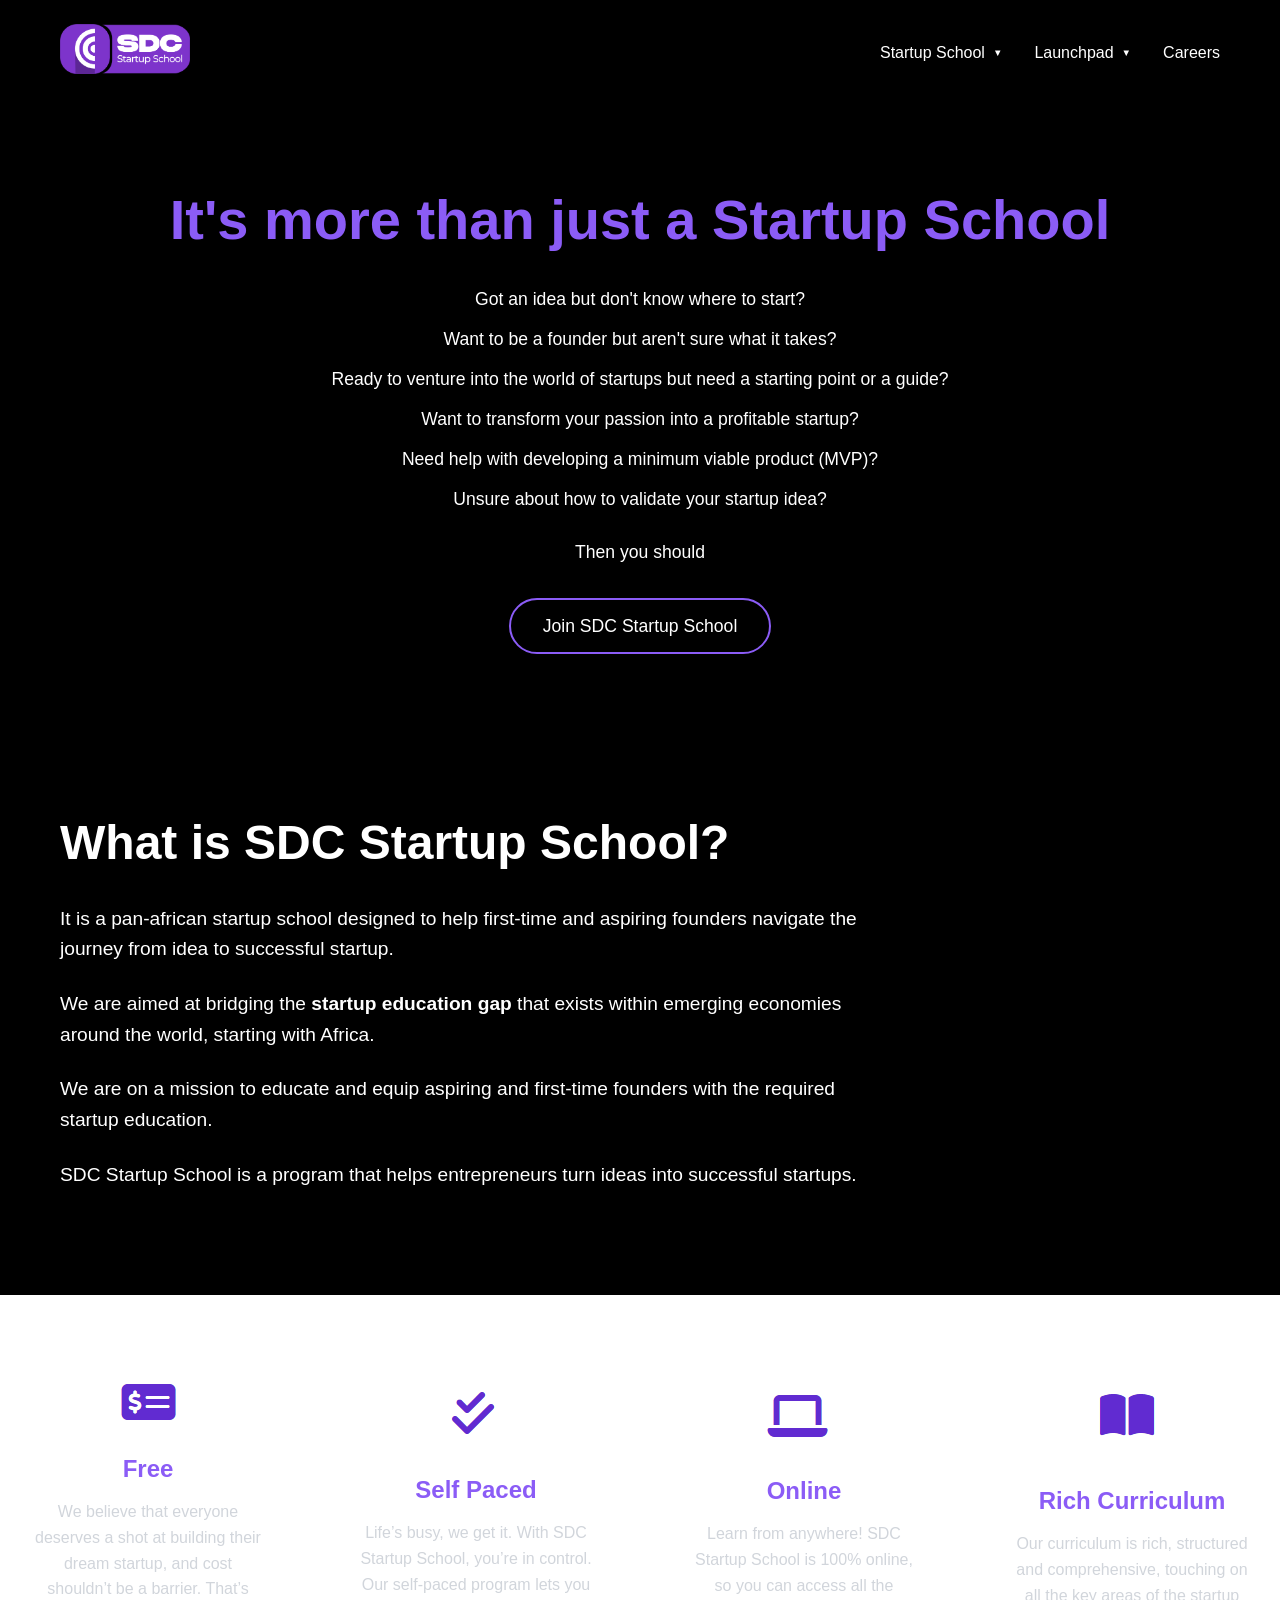
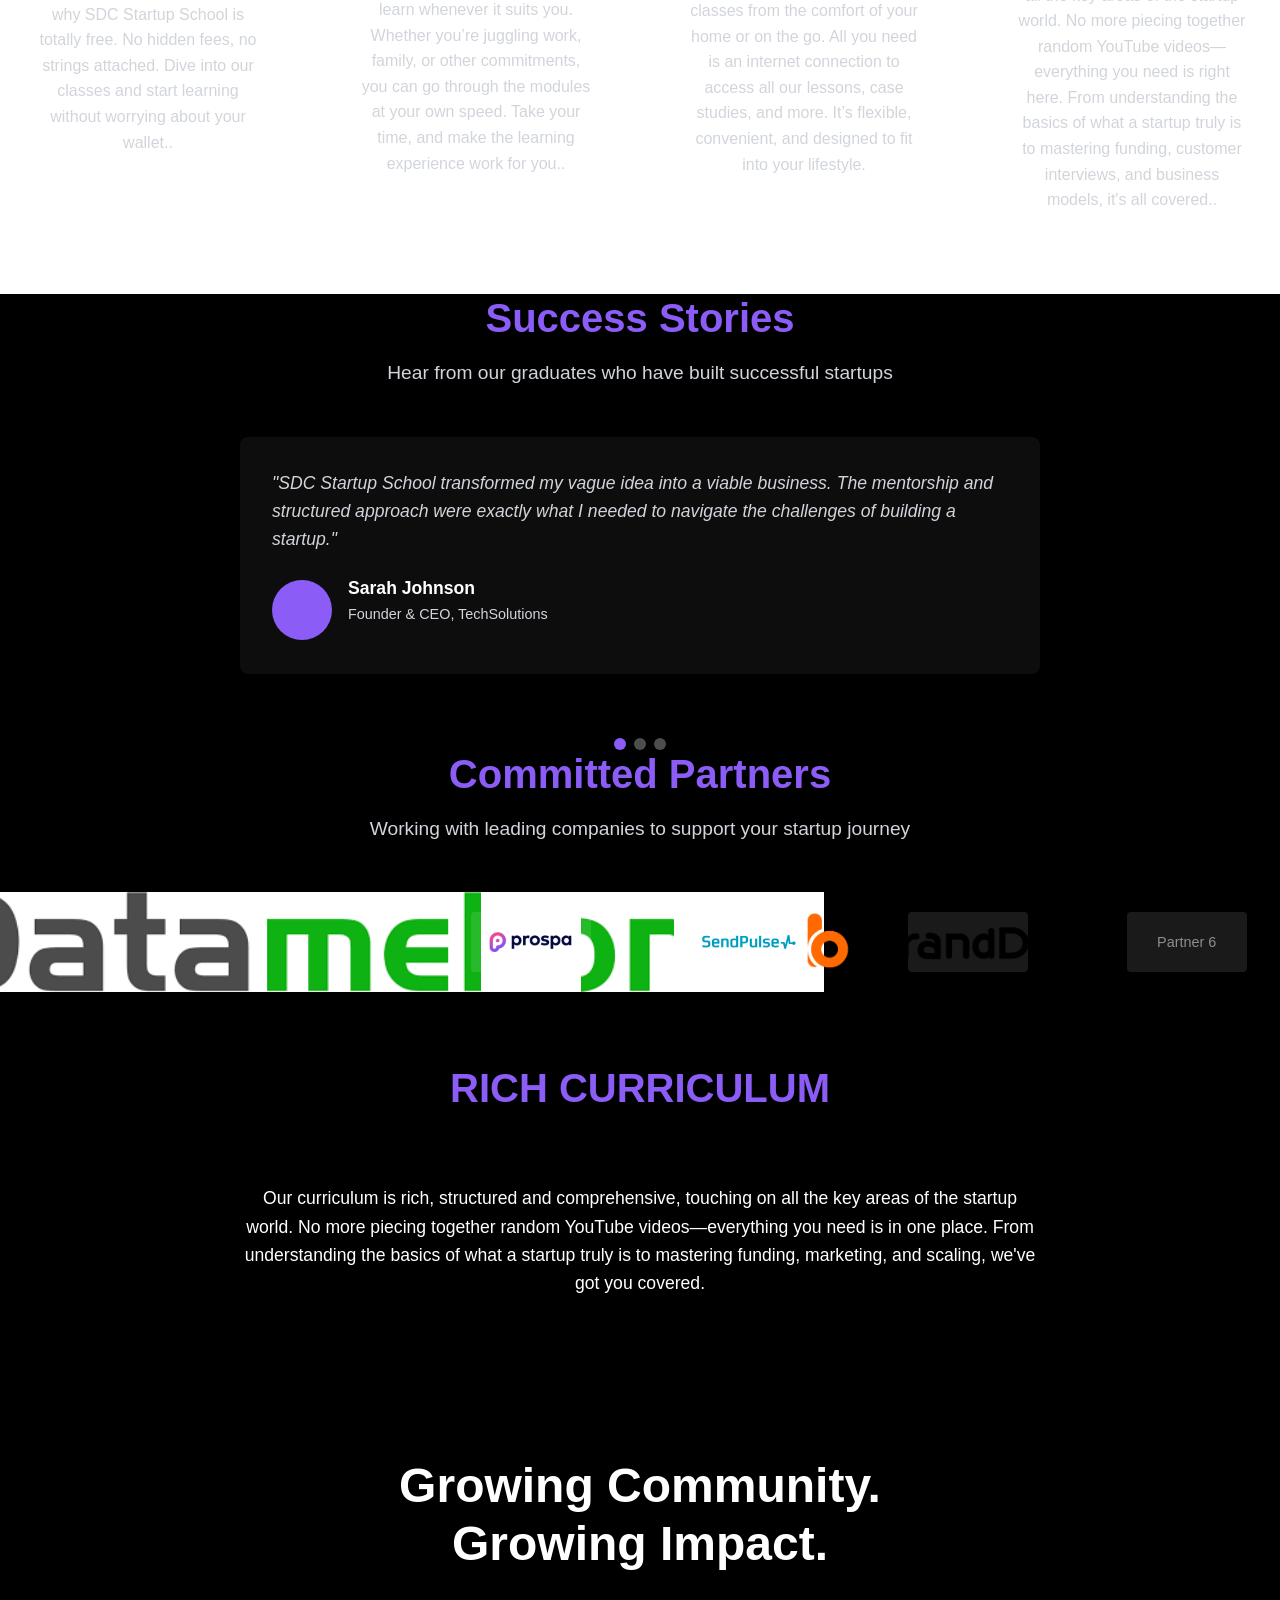
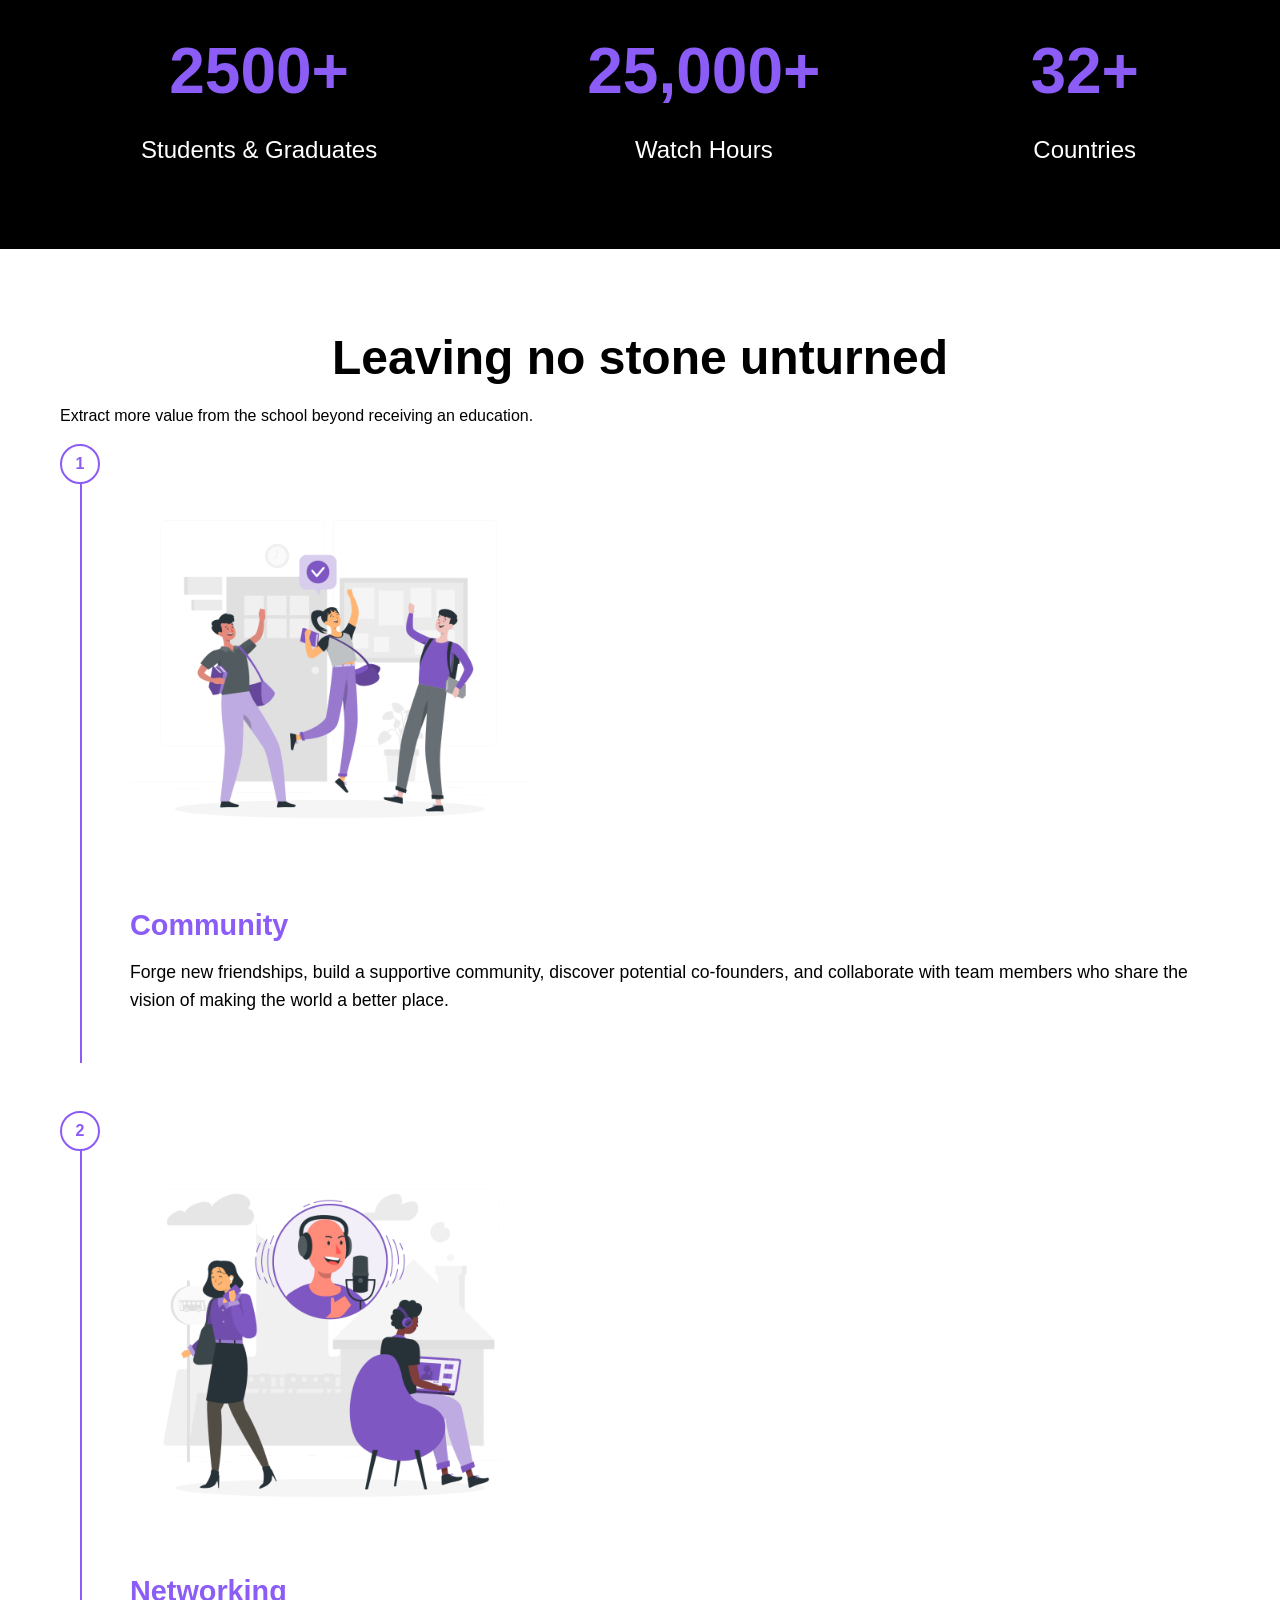
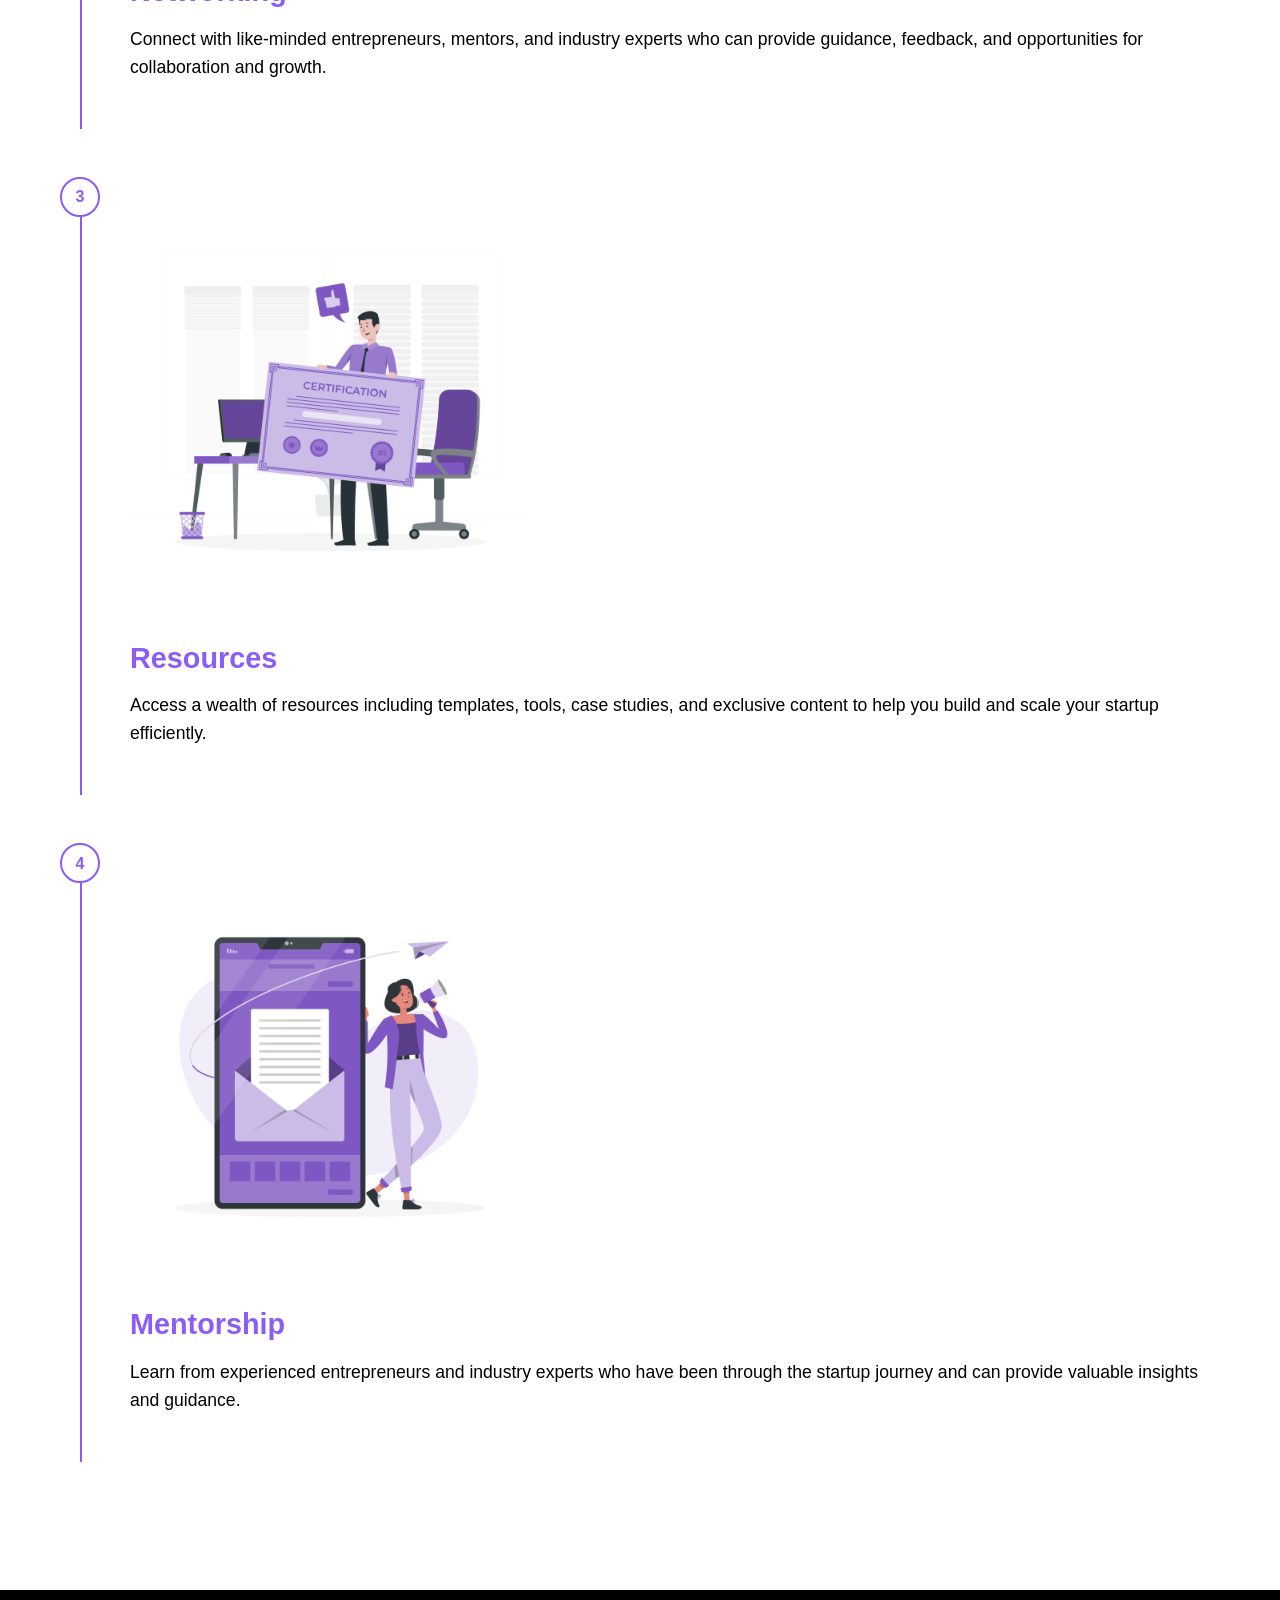
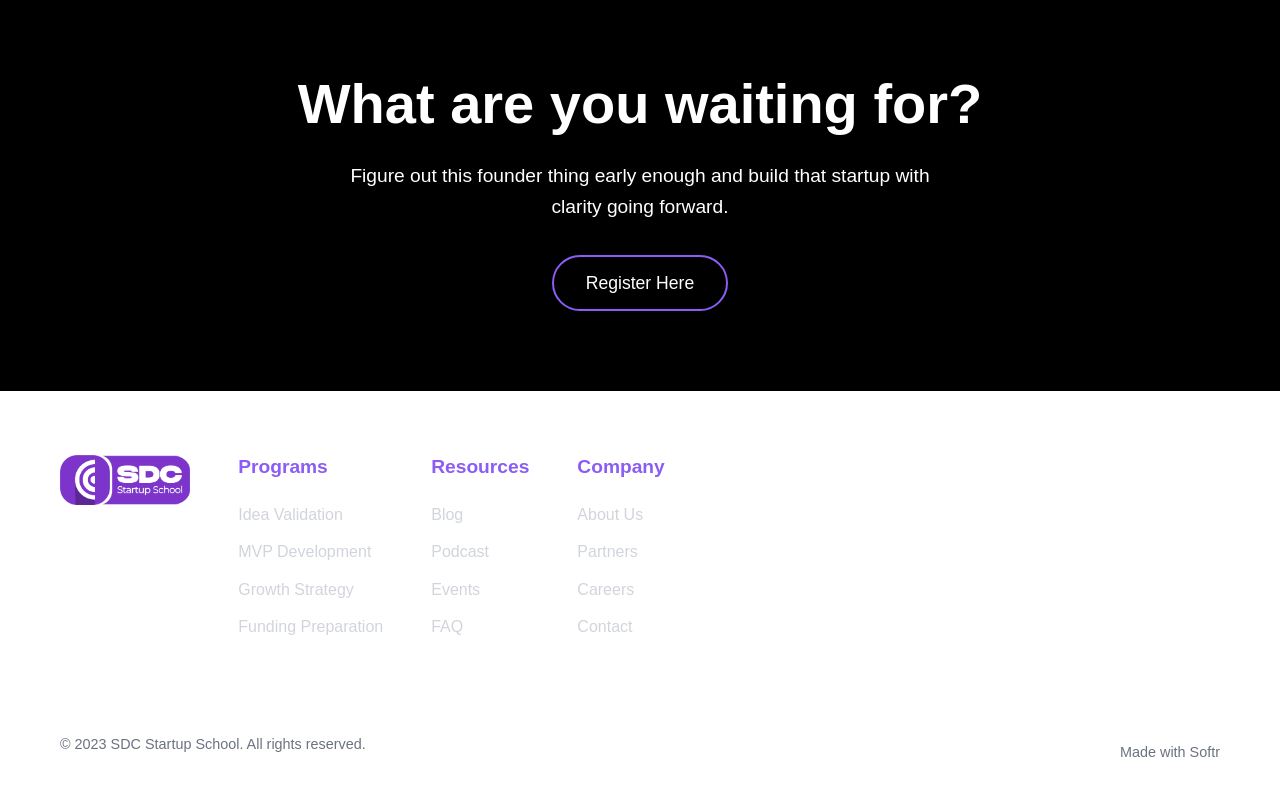
==== index.html @ db68f6fa "Update index.html" ====
<!DOCTYPE html>
<html lang="en">
<head>
    <meta charset="UTF-8">
    <meta name="viewport" content="width=device-width, initial-scale=1.0">
    <title>SDC Startup School</title>
    <link rel="stylesheet" href="Css/styles.css">

    <link rel="icon" href="images/favicon.png" type="image/png">
</head>
<body>
    <div class="wrapper">
        <!-- Header -->
        <header>
            <div class="container">
                <div class="logo">
                    <a href="index.html">
                        <img src="images/Sdc-logo.png" alt="SDC Startup School">
                    </a>
                </div>
                <nav>
                    <div class="nav-item dropdown">
                        <a href="#" class="dropdown-toggle">Startup School <span class="chevron-down">▼</span></a>
                        <div class="dropdown-menu">
                            <a href="#">Programs</a>
                            <a href="#">Curriculum</a>
                            <a href="#">Mentors</a>
                            <a href="#">Success Stories</a>
                        </div>
                    </div>
                    <div class="nav-item dropdown">
                        <a href="#" class="dropdown-toggle">Launchpad <span class="chevron-down">▼</span></a>
                        <div class="dropdown-menu">
                            <a href="#">Incubator</a>
                            <a href="#">Accelerator</a>
                            <a href="#">Funding</a>
                            <a href="#">Partners</a>
                        </div>
                    </div>
                    <div class="nav-item">
                        <a href="#careers">Careers</a>
                    </div>
                </nav>
                <div class="mobile-menu-toggle">
                    <span></span>
                    <span></span>
                    <span></span>
                </div>
            </div>
        </header>

        <!-- Hero Section -->
        <section class="hero">
            <div class="container">
                <h1>It's more than just a Startup School</h1>
                <div class="hero-content">
                    <p>Got an idea but don't know where to start?</p>
                    <p>Want to be a founder but aren't sure what it takes?</p>
                    <p>Ready to venture into the world of startups but need a starting point or a guide?</p>
                    <p>Want to transform your passion into a profitable startup?</p>
                    <p>Need help with developing a minimum viable product (MVP)?</p>
                    <p>Unsure about how to validate your startup idea?</p>
                    <p class="then-text">Then you should</p>
                </div>
                <a href="#" class="cta-button">Join SDC Startup School</a>
            </div>
        </section>

        <!-- What is SDC Section -->
        <section class="what-is-sdc">
            <div class="container">
                <h2>What is SDC Startup School?</h2>
                <p>It is a pan-african startup school designed to help first-time and aspiring founders navigate the journey from idea to successful startup.</p>
                <p>We are aimed at bridging the <strong>startup education gap</strong> that exists within emerging economies around the world, starting with Africa.</p>
                <p>We are on a mission to educate and equip aspiring and first-time founders with the required startup education.</p>
                <p>SDC Startup School is a program that helps entrepreneurs turn ideas into successful startups.</p>
            </div>
        </section>

   
        <!-- Programs Section -->
        <section class="programs" id="programs">
            <div class="section-header">
                
            </div>
            
            <div class="programs-grid">
                <div class="program-card">
                    <div class="program-icon"> <img src="images/dollar-icon.png" alt="Self-Paced"></div>
                    <h3>Free</h3>
                    <p>We believe that everyone deserves a shot at building their dream startup, and cost shouldn’t be a barrier. That’s why SDC Startup School is totally free. No hidden fees, no strings attached. Dive into our classes and start learning without worrying about your wallet..</p>
                    <a href="#" class="program-link">Learn More</a>
                </div>
                
                <div class="program-card">
                    <div class="program-icon">   <img src="images/check-icon.png" alt="Self-Paced"></div>
                    <h3>Self Paced</h3>
                    <p>Life’s busy, we get it. With SDC Startup School, you’re in control. Our self-paced program lets you learn whenever it suits you.
                        Whether you’re juggling work, family, or other commitments, you can go through the modules at your own speed. Take your time, and make the learning experience work for you..</p>
                    <a href="#" class="program-link">Learn More</a>
                </div>
                
                <div class="program-card">
                    <div class="program-icon"> <img src="images/laptop-icon.PNG" alt="Online"></div>
                    <h3>Online</h3>
                    <p>Learn from anywhere! SDC Startup School is 100% online, so you can access all the classes from the comfort of your home or on the go. All you need is an internet connection to access all our lessons, case studies, and more. It’s flexible, convenient, and designed to fit into your lifestyle.</p>
                    <a href="#" class="program-link">Learn More</a>
                </div>
                
                <div class="program-card">
                    <div class="program-icon"> <img src="images/book-icon.PNG" alt="Rich Curriculum"></div>
                    <h3>Rich Curriculum</h3>
                    <p>Our curriculum is rich, structured and comprehensive, touching on all the key areas of the startup world. No more piecing together random YouTube videos—everything you need is right here. From understanding the basics of what a startup truly is to mastering funding, customer interviews, and business models, it's all covered..</p>
                    <a href="#" class="program-link">Learn More</a>
                </div>
            </div>
        </section>

        <!-- Testimonials Section -->
        <section class="testimonials" id="testimonials">
            <div class="section-header">
                <h2>Success Stories</h2>
                <p>Hear from our graduates who have built successful startups</p>
            </div>
            
            <div class="testimonial-slider">
                <div class="testimonial-slide active">
                    <div class="testimonial-content">
                        <div class="testimonial-text">
                            <p>"SDC Startup School transformed my vague idea into a viable business. The mentorship and structured approach were exactly what I needed to navigate the challenges of building a startup."</p>
                        </div>
                        <div class="testimonial-author">
                            <div class="author-image"></div>
                            <div class="author-info">
                                <h4>Sarah Johnson</h4>
                                <p>Founder & CEO, TechSolutions</p>
                            </div>
                        </div>
                    </div>
                </div>
                
                <div class="testimonial-slide">
                    <div class="testimonial-content">
                        <div class="testimonial-text">
                            <p>"The practical knowledge and network I gained at SDC were invaluable. Within six months of graduation, we secured our first round of funding and have been growing steadily since."</p>
                        </div>
                        <div class="testimonial-author">
                            <div class="author-image"></div>
                            <div class="author-info">
                                <h4>Michael Chen</h4>
                                <p>Co-founder, HealthTech Innovations</p>
                            </div>
                        </div>
                    </div>
                </div>
                
                <div class="testimonial-slide">
                    <div class="testimonial-content">
                        <div class="testimonial-text">
                            <p>"I had technical skills but no business experience. SDC Startup School filled that gap and connected me with mentors who helped me avoid common pitfalls. Now my startup is thriving!"</p>
                        </div>
                        <div class="testimonial-author">
                            <div class="author-image"></div>
                            <div class="author-info">
                                <h4>Aisha Patel</h4>
                                <p>Founder, EcoSolutions</p>
                            </div>
                        </div>
                    </div>
                </div>
            </div>
            
            <div class="testimonial-controls">
                <button class="control-dot active" data-slide="0"></button>
                <button class="control-dot" data-slide="1"></button>
                <button class="control-dot" data-slide="2"></button>
            </div>
        </section>

        <!-- Partners Section -->
        <section class="partners" id="partners">
            <div class="section-header">
                <h2>Committed Partners</h2>
                <p>Working with leading companies to support your startup journey</p>
            </div>
            
            <div class="partners-grid">
                <div class="partner-logo">
                    <div class="placeholder-logo"><img src="images/CloudPlexo.png" alt="Partner 1 "width="100" height="100"></div>
                </div>
                <div class="partner-logo">
                    <div class="placeholder-logo"><img src="images/Data_mellon.png" alt="Partner 2" "width="100" height="100"></div>
                </div>
                <div class="partner-logo">
                    <div class="placeholder-logo"><img src="images/Prospa.jpeg" alt="Partner 3" "width="100"height="100"></div>
                </div>
                <div class="partner-logo">
                    <div class="placeholder-logo"><img src="images/Send_Pulse.png" alt="Partner 4" "width="100"height="100"></div>
                </div>
                <div class="partner-logo">
                    <div class="placeholder-logo"><img src="images/Brand_Drive.png"Partner 5 "width="100"height="100"></div>
                </div>
                <div class="partner-logo">
                    <div class="placeholder-logo">Partner 6</div>
                </div>
            </div>
        </section> <!-- Rich Curriculum Feature -->
                <div class="feature-item">
                    <div class="feature-icon">
                    </div>
                    <h2>RICH CURRICULUM</h2>
                    <p>Our curriculum is rich, structured and comprehensive, touching on all the key areas of the startup world. No more piecing together random YouTube videos—everything you need is in one place. From understanding the basics of what a startup truly is to mastering funding, marketing, and scaling, we've got you covered.</p>
                </div>
            </div>
        </section>

        <!-- Stats Section -->
        <section class="stats">
            <div class="container">
                <h2>Growing Community.<br>Growing Impact.</h2>
                <div class="stats-container">
                    <div class="stat-item">
                        <div class="stat-number">2500+</div>
                        <div class="stat-label">Students & Graduates</div>
                    </div>
                    <div class="stat-item">
                        <div class="stat-number">25,000+</div>
                        <div class="stat-label">Watch Hours</div>
                    </div>
                    <div class="stat-item">
                        <div class="stat-number">32+</div>
                        <div class="stat-label">Countries</div>
                    </div>
                </div>
            </div>
        </section>

        <!-- No Stone Unturned Section -->
        <section class="no-stone-unturned">
            <div class="container">
                <h2>Leaving no stone unturned</h2>
                <p>Extract more value from the school beyond receiving an education.</p>
                
                <div class="stones-container">
                    <div class="stone-number">1</div>
                    <div class="stone-content">
                        <div class="stone-image">
                            <img src="images/community-illustration.png" alt="Community Illustration" width="400px">
                        </div>
                        <h3>Community</h3>
                        <p>Forge new friendships, build a supportive community, discover potential co-founders, and collaborate with team members who share the vision of making the world a better place.</p>
                    </div>
                    
                    <div class="stone-number">2</div>
                    <div class="stone-content">
                        <div class="stone-image">
                            <img src="images/networking-illustration.png" alt="Networking Illustration" width="400px">
                        </div>
                        <h3>Networking</h3>
                        <p>Connect with like-minded entrepreneurs, mentors, and industry experts who can provide guidance, feedback, and opportunities for collaboration and growth.</p>
                    </div>
                    
                    <div class="stone-number">3</div>
                    <div class="stone-content">
                        <div class="stone-image">
                            <img src="images/resources-illustration.png" alt="Resources Illustration" width="400px">
                        </div>
                        <h3>Resources</h3>
                        <p>Access a wealth of resources including templates, tools, case studies, and exclusive content to help you build and scale your startup efficiently.</p>
                    </div>
                    
                    <div class="stone-number">4</div>
                    <div class="stone-content">
                        <div class="stone-image">
                            <img src="images/mentorship-illustration.png" alt="Mentorship Illustration" width="400px">
                        </div>
                        <h3>Mentorship</h3>
                        <p>Learn from experienced entrepreneurs and industry experts who have been through the startup journey and can provide valuable insights and guidance.</p>
                    </div>
                </div>
            </div>
        </section>

        <!-- CTA Section -->
        <section class="cta-section">
            <div class="container">
                <h2>What are you waiting for?</h2>
                <p>Figure out this founder thing early enough and build that startup with clarity going forward.</p>
                <a href="#" class="cta-button">Register Here</a>
            </div>
        </section>

        <!-- Footer -->
        <footer>
            <div class="container">
                <div class="footer-content">
                    <div class="footer-logo">
                        <img src="images/Sdc-logo.png" alt="SDC Startup School">
                    </div>
                    <div class="footer-links">
                        <div class="footer-column">
                            <h3>Programs</h3>
                            <ul>
                                <li><a href="#">Idea Validation</a></li>
                                <li><a href="#">MVP Development</a></li>
                                <li><a href="#">Growth Strategy</a></li>
                                <li><a href="#">Funding Preparation</a></li>
                            </ul>
                        </div>
                        <div class="footer-column">
                            <h3>Resources</h3>
                            <ul>
                                <li><a href="#">Blog</a></li>
                                <li><a href="#">Podcast</a></li>
                                <li><a href="#">Events</a></li>
                                <li><a href="#">FAQ</a></li>
                            </ul>
                        </div>
                        <div class="footer-column">
                            <h3>Company</h3>
                            <ul>
                                <li><a href="#">About Us</a></li>
                                <li><a href="#">Partners</a></li>
                                <li><a href="#">Careers</a></li>
                                <li><a href="#">Contact</a></li>
                            </ul>
                        </div>
                    </div>
                </div>
                <div class="footer-bottom">
                    <div class="copyright">
                        <p>&copy; 2023 SDC Startup School. All rights reserved.</p>
                    </div>
                    <div class="made-with">
                        <span>Made with Softr</span>
                    </div>
                </div>
            </div>
        </footer>
    </div>

    <script src="js/script.js"></script>
</body>
</html>
---- Css/styles.css ----
/* Reset and base styles */
* {
    margin: 0;
    padding: 0;
    box-sizing: border-box;
}

body {
    font-family: Arial, Helvetica, sans-serif;
    background-color: #000;
    color: #fff;
    line-height: 1.6;
}

.wrapper {
    min-height: 100vh;
    display: flex;
    flex-direction: column;
}

.container {
    max-width: 1200px;
    margin: 0 auto;
    padding: 0 20px;
}

a {
    text-decoration: none;
    color: inherit;
}

ul {
    list-style: none;
}

h1, h2, h3, h4, h5, h6 {
    font-weight: 700;
    line-height: 1.2;
}

h1 {
    font-size: 3.5rem;
    margin-bottom: 2rem;
    color: #8b5cf6;
}

h2 {
    font-size: 2.5rem;
    margin-bottom: 1.5rem;
}

p {
    margin-bottom: 1rem;
}

strong {
    font-weight: 700;
}

/* Header styles */
header {
    padding: 1.5rem 0;
    position: relative;
}

header .container {
    display: flex;
    justify-content: space-between;
    align-items: center;
}

.logo img {
    height: 50px;
    width: auto;
}

nav {
    display: flex;
    gap: 2rem;
    align-items: center;
}

.nav-item a {
    color: #fff;
    transition: color 0.3s;
}

.nav-item a:hover {
    color: #8b5cf6;
}

.dropdown {
    position: relative;
}

.dropdown-toggle {
    display: flex;
    align-items: center;
    gap: 0.5rem;
}

.chevron-down {
    font-size: 0.6rem;
}

.dropdown-menu {
    position: absolute;
    top: 100%;
    left: 0;
    background-color: #1a1a1a;
    border-radius: 4px;
    padding: 0.5rem 0;
    min-width: 180px;
    box-shadow: 0 4px 6px rgba(0, 0, 0, 0.1);
    opacity: 0;
    visibility: hidden;
    transform: translateY(10px);
    transition: all 0.3s ease;
    z-index: 100;
}

.dropdown-menu a {
    display: block;
    padding: 0.5rem 1rem;
    transition: background-color 0.3s;
}

.dropdown-menu a:hover {
    background-color: #333;
    color: #8b5cf6;
}

.dropdown:hover .dropdown-menu {
    opacity: 1;
    visibility: visible;
    transform: translateY(0);
}

.mobile-menu-toggle {
    display: none;
    flex-direction: column;
    justify-content: space-between;
    width: 30px;
    height: 21px;
    cursor: pointer;
}

.mobile-menu-toggle span {
    display: block;
    height: 3px;
    width: 100%;
    background-color: #fff;
    border-radius: 3px;
    transition: all 0.3s ease;
}

/* Hero section */
.hero {
    padding: 5rem 0;
    text-align: center;
}

.hero-content {
    max-width: 800px;
    margin: 0 auto 2rem;
}

.hero-content p {
    font-size: 1.1rem;
    margin-bottom: 0.75rem;
}

.then-text {
    margin-top: 1.5rem;
    font-weight: 500;
}

.cta-button {
    display: inline-block;
    background-color: #000;
    color: #fff;
    border: 2px solid #8b5cf6;
    padding: 0.75rem 2rem;
    border-radius: 9999px;
    font-size: 1.1rem;
    font-weight: 500;
    transition: all 0.3s ease;
}

.cta-button:hover {
    background-color: #8b5cf6;
    color: #fff;
}

/* What is SDC section */
.what-is-sdc {
    padding: 5rem 0;
}

.what-is-sdc h2 {
    font-size: 3rem;
    margin-bottom: 2rem;
}

.what-is-sdc p {
    font-size: 1.2rem;
    max-width: 800px;
    margin-bottom: 1.5rem;
}

/* Features section */
.features {
    padding: 4rem 0;
    background-color: #fff;
    display: flex;
    flex-direction: column;
   
}

.feature-item {
    margin-bottom: 5rem;
    text-align: center;
    display: flex;
    flex-direction: column;
    gap: 3rem;
}

.feature-icon {
    margin-bottom: 1.5rem; 
    display: flex;
    flex-direction: column;
   
}

.feature-icon img {
    width: 80px;
    height: 80px;
    object-fit: contain;
    display: flex;
    flex-direction: column;
   
}

.feature-item h2 {
    font-size: 2.5rem;
    margin-bottom: 1.5rem;
    color: #8b5cf6;
    
}

.feature-item p {
    font-size: 1.1rem;
    max-width: 800px;
    margin: 0 auto;
}

/* Stats section */
.stats {
    padding: 5rem 0;
    text-align: center;
}

.stats h2 {
    font-size: 3rem;
    margin-bottom: 3rem;
}

.stats-container {
    display: flex;
    flex-direction: column;
    gap: 3rem;
}

.stat-item {
    text-align: center;
}

.stat-number {
    font-size: 4rem;
    font-weight: 700;
    color: #8b5cf6;
    margin-bottom: 0.5rem;
}

.stat-label {
    font-size: 1.5rem;
}

/* No Stone Unturned section */
.no-stone-unturned {
    padding: 5rem 0;
    background-color: #fff;
    color: #000;
}

.no-stone-unturned h2 {
    font-size: 3rem;
    margin-bottom: 1rem;
    color: #000;
    text-align: center;
}

.no-stone-unturned > p {
    text-align: center;
    font-size: 1.2rem;
    margin-bottom: 3rem;
}

.stones-container {
    position: relative;
}

.stone-number {
    width: 40px;
    height: 40px;
    background-color: #fff;
    border: 2px solid #8b5cf6;
    border-radius: 50%;
    display: flex;
    align-items: center;
    justify-content: center;
    font-weight: 700;
    color: #8b5cf6;
    position: absolute;
    left: 0;
    z-index: 2;
}

.stone-content {
    padding: 2rem 0 2rem 3rem;
    border-left: 2px solid #8b5cf6;
    margin-left: 20px;
    margin-bottom: 3rem;
}

.stone-image {
    margin-bottom: 1.5rem;
}

.stone-image img {
    max-width: 100%;
    height: auto;
    border-radius: 8px;
}

.stone-content h3 {
    font-size: 1.8rem;
    margin-bottom: 1rem;
    color: #8b5cf6;
}

.stone-content p {
    font-size: 1.1rem;
}

/* CTA section */
.cta-section {
    padding: 5rem 0;
    text-align: center;
}

.cta-section h2 {
    font-size: 3.5rem;
    margin-bottom: 1.5rem;
}

.cta-section p {
    font-size: 1.2rem;
    max-width: 600px;
    margin: 0 auto 2rem;
}
/* Programs section */
.programs{
    background-color: white;  
}
.programs-grid {
    display: grid;
    grid-template-columns: repeat(auto-fit, minmax(250px, 1fr));
    gap: 2rem;
}

.program-card {
    background-color: rgba(255, 255, 255, 0.08);
    border-radius: 8px;
    padding: 2rem;
    text-align: center;
    transition: transform 0.3s, background-color 0.3s;
}

.program-card:hover {
    transform: translateY(-5px);
    background-color: rgba(255, 255, 255, 0.08);
}

.program-icon {
    font-size: 2.5rem;
    margin-bottom: 1rem;
}

.program-card h3 {
    font-size: 1.5rem;
    color: #8b5cf6;
    margin-bottom: 1rem;
}

.program-card p {
    color: #d1d5db;
    margin-bottom: 1.5rem;
    min-height: 80px;
}
/* Testimonials section */
.testimonial-slider {
    position: relative;
    max-width: 800px;
    margin: 0 auto;
    overflow: hidden;
}

.testimonial-slide {
    display: none;
    opacity: 0;
    transition: opacity 0.5s ease;
}

.testimonial-slide.active {
    display: block;
    opacity: 1;
}

.testimonial-content {
    background-color: rgba(255, 255, 255, 0.05);
    border-radius: 8px;
    padding: 2rem;
    margin-bottom: 2rem;
}

.testimonial-text {
    font-style: italic;
    color: #d1d5db;
    margin-bottom: 1.5rem;
    font-size: 1.1rem;
}

.testimonial-author {
    display: flex;
    align-items: center;
    gap: 1rem;
}

.author-image {
    width: 60px;
    height: 60px;
    border-radius: 50%;
    background-color: #8b5cf6;
}

.author-info h4 {
    font-size: 1.1rem;
    margin-bottom: 0.25rem;
}

.author-info p {
    color: #d1d5db;
    font-size: 0.9rem;
}

.testimonial-controls {
    display: flex;
    justify-content: center;
    gap: 0.5rem;
    margin-top: 2rem;
}

.control-dot {
    width: 12px;
    height: 12px;
    border-radius: 50%;
    background-color: rgba(255, 255, 255, 0.3);
    border: none;
    cursor: pointer;
    transition: background-color 0.3s;
}

.control-dot.active, .control-dot:hover {
    background-color: #8b5cf6;
}

/* Partners section */
.partners{
 background-colour: white;   
}
.partners-grid {
    display: grid;
    grid-template-columns: repeat(auto-fit, minmax(150px, 1fr));
    gap: 2rem;
    align-items: center;
    
}

.partner-logo {
    display: flex;
    justify-content: center;
    align-items: center;
    height: 100px;
}

.placeholder-logo {
    width: 120px;
    height: 60px;
    background-color: rgba(255, 255, 255, 0.1);
    display: flex;
    justify-content: center;
    align-items: center;
    border-radius: 4px;
    color: rgba(255, 255, 255, 0.5);
    font-size: 0.9rem;
}
.section-header {
    text-align: center;
    margin-bottom: 3rem;
}

.section-header h2 {
    font-size: 2.5rem;
    color: #8b5cf6;
    margin-bottom: 1rem;
}

.section-header p {
    font-size: 1.2rem;
    color: #d1d5db;
    max-width: 600px;
    margin: 0 auto;
}

/* Footer */
footer {
    padding: 4rem 0 2rem;
    background-color:white;
}

.footer-content {
    display: flex;
    flex-wrap: wrap;
    gap: 3rem;
    margin-bottom: 3rem;
}

.footer-logo img {
    height: 50px;
    width: auto;
    margin-bottom: 1rem;
}

.footer-links {
    display: flex;
    flex-wrap: wrap;
    gap: 3rem;
    flex: 1;
}

.footer-column h3 {
    font-size: 1.2rem;
    margin-bottom: 1.5rem;
    color: #8b5cf6;
}

.footer-column ul li {
    margin-bottom: 0.75rem;
}

.footer-column ul li a {
    color: #d1d5db;
    transition: color 0.3s;
}

.footer-column ul li a:hover {
    color: #8b5cf6;
}

.footer-bottom {
    display: flex;
    justify-content: space-between;
    align-items: center;
    padding-top: 2rem;
    border-top: 1px solid rgba(255, 255, 255, 0.1);
}

.copyright {
    color: #6b7280;
    font-size: 0.9rem;
}

.made-with {
    display: flex;
    align-items: center;
    color: #6b7280;
    font-size: 0.9rem;
}

/* Responsive styles */
@media (min-width: 768px) {
    .stats-container {
        flex-direction: row;
        justify-content: space-around;
    }
}

@media (max-width: 768px) {
    h1 {
        font-size: 2.5rem;
    }
    
    h2 {
        font-size: 2rem;
    }
    
    .mobile-menu-toggle {
        display: flex;
    }
    
    nav {
        position: absolute;
        top: 100%;
        left: 0;
        right: 0;
        background-color: #1a1a1a;
        flex-direction: column;
        padding: 1rem;
        gap: 1rem;
        transform: translateY(-10px);
        opacity: 0;
        visibility: hidden;
        transition: all 0.3s ease;
        z-index: 100;
    }
    
    nav.active {
        opacity: 1;
        visibility: visible;
        transform: translateY(0);
    }
    
    .nav-item {
        width: 100%;
    }
    
    .dropdown-toggle {
        justify-content: space-between;
        width: 100%;
    }
    
    .dropdown-menu {
        position: static;
        background-color: transparent;
        box-shadow: none;
        padding: 0.5rem 0 0.5rem 1rem;
        opacity: 1;
        visibility: visible;
        transform: none;
        display: none;
    }
    
    .dropdown.active .dropdown-menu {
        display: block;
    }
    
    .footer-content {
        flex-direction: column;
        gap: 2rem;
    }
    
    .footer-links {
        flex-direction: column;
        gap: 2rem;
    }
    
    .footer-bottom {
        flex-direction: column;
        gap: 1rem;
        text-align: center;
    }
}

@media (max-width: 480px) {
    h1 {
        font-size: 2rem;
    }
    
    h2 {
        font-size: 1.75rem;
    }
    
    .hero {
        padding: 3rem 0;
    }
    
    .hero-content p {
        font-size: 1rem;
    }
    
    .cta-button {
        padding: 0.6rem 1.5rem;
        font-size: 1rem;
    }
    
    .stat-number {
        font-size: 3rem;
    }
    
    .stat-label {
        font-size: 1.2rem;
    }
}
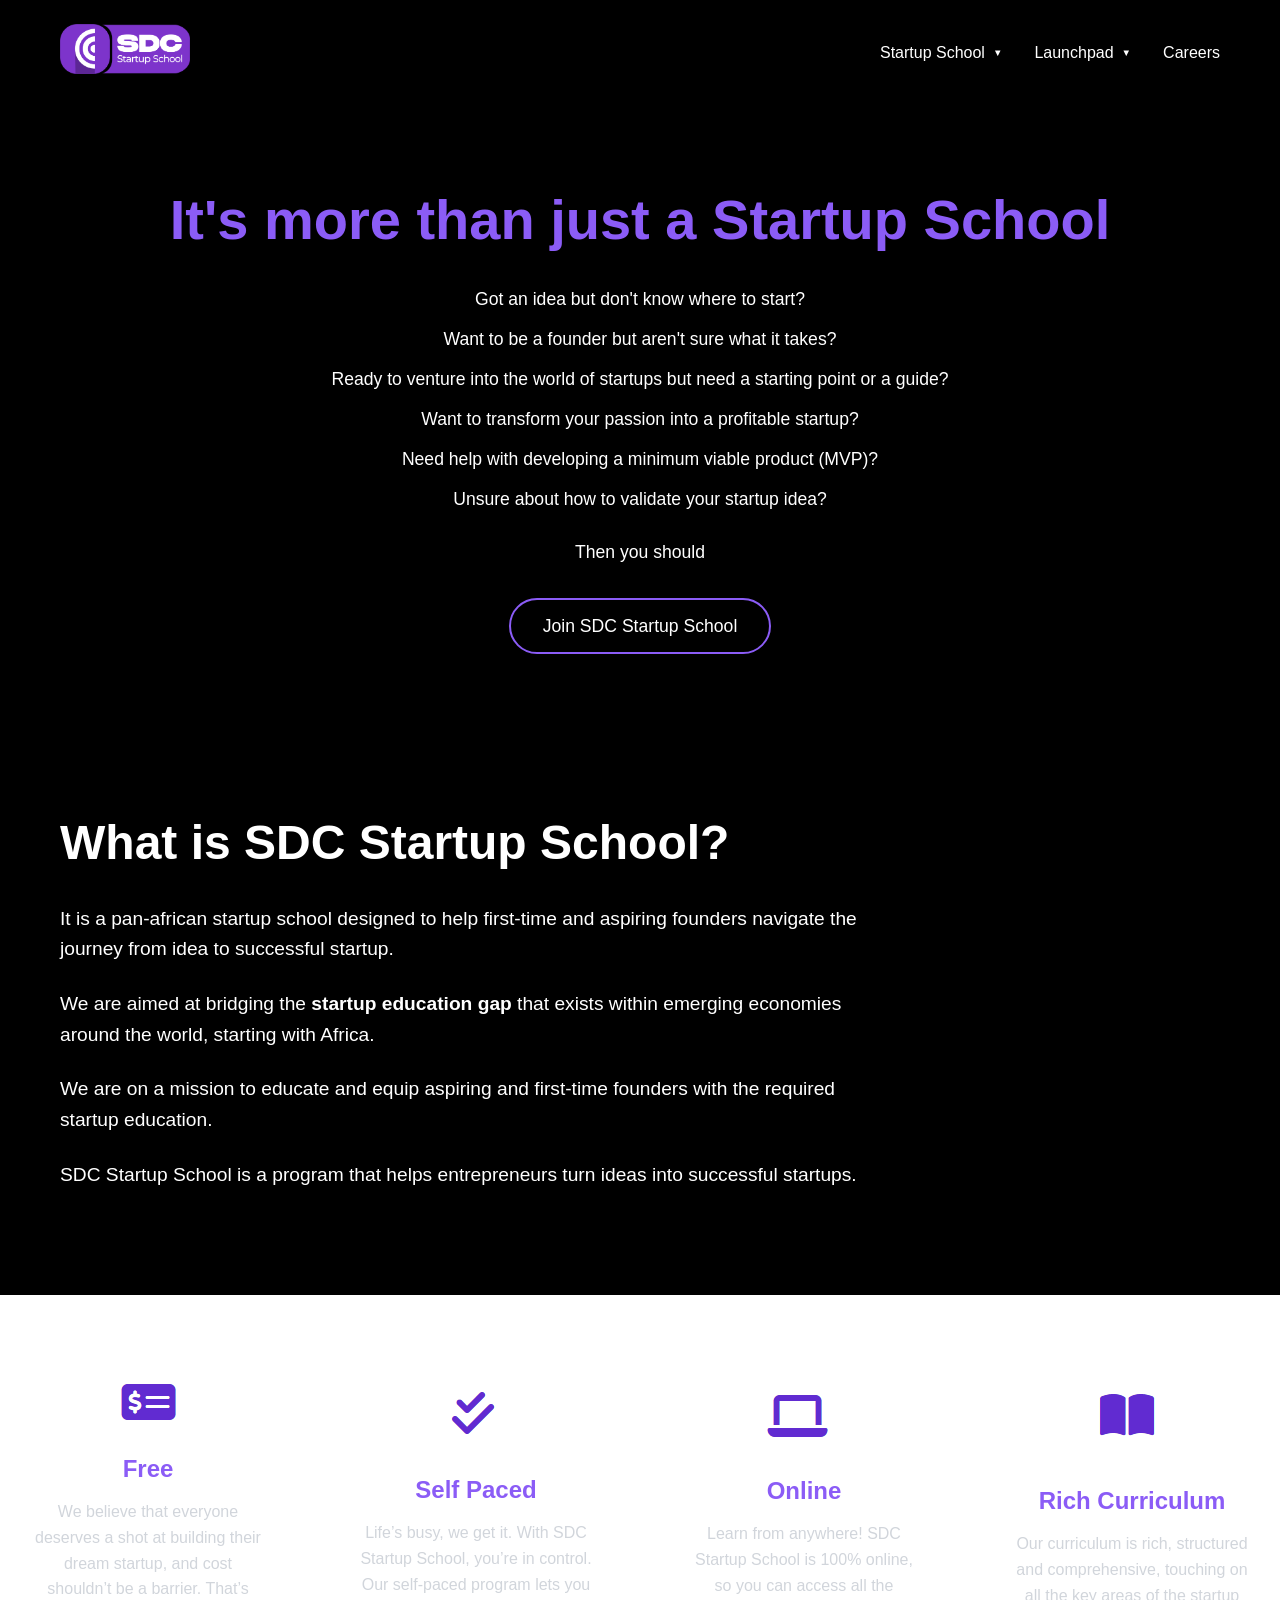
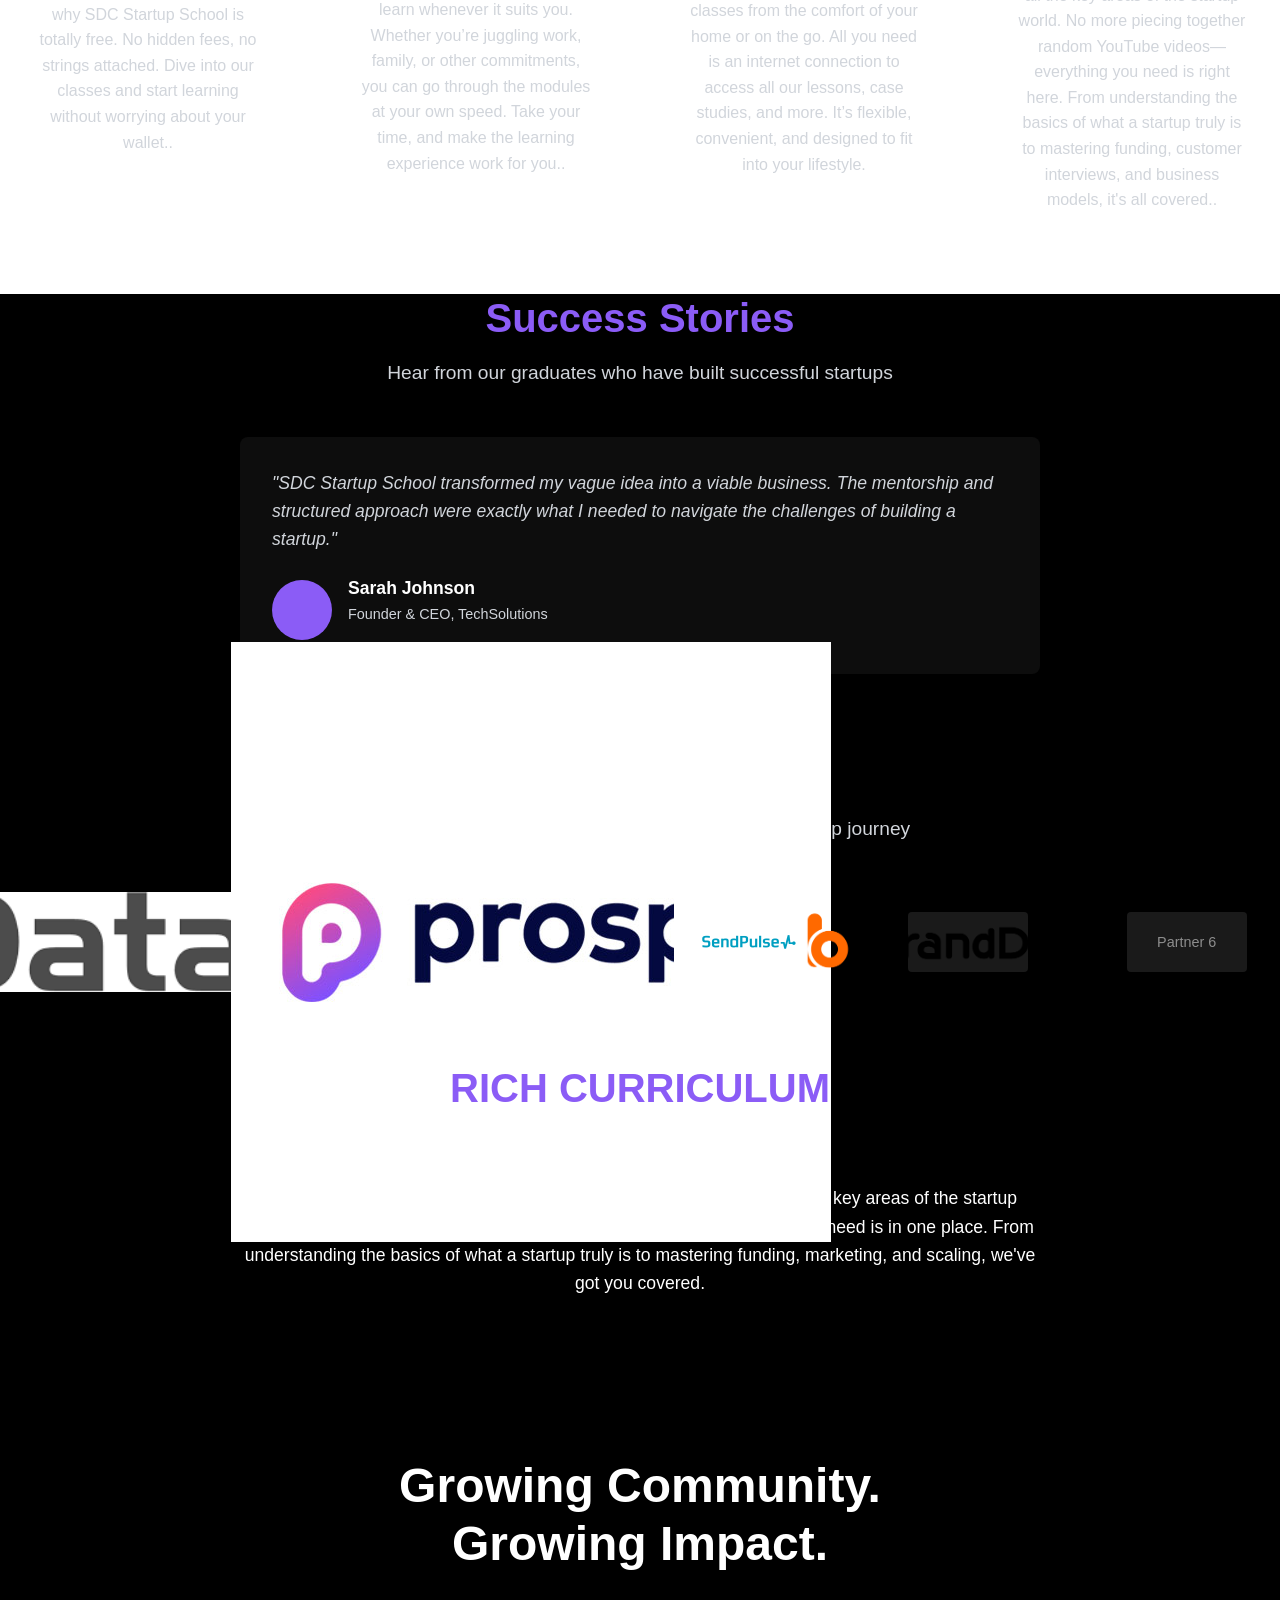
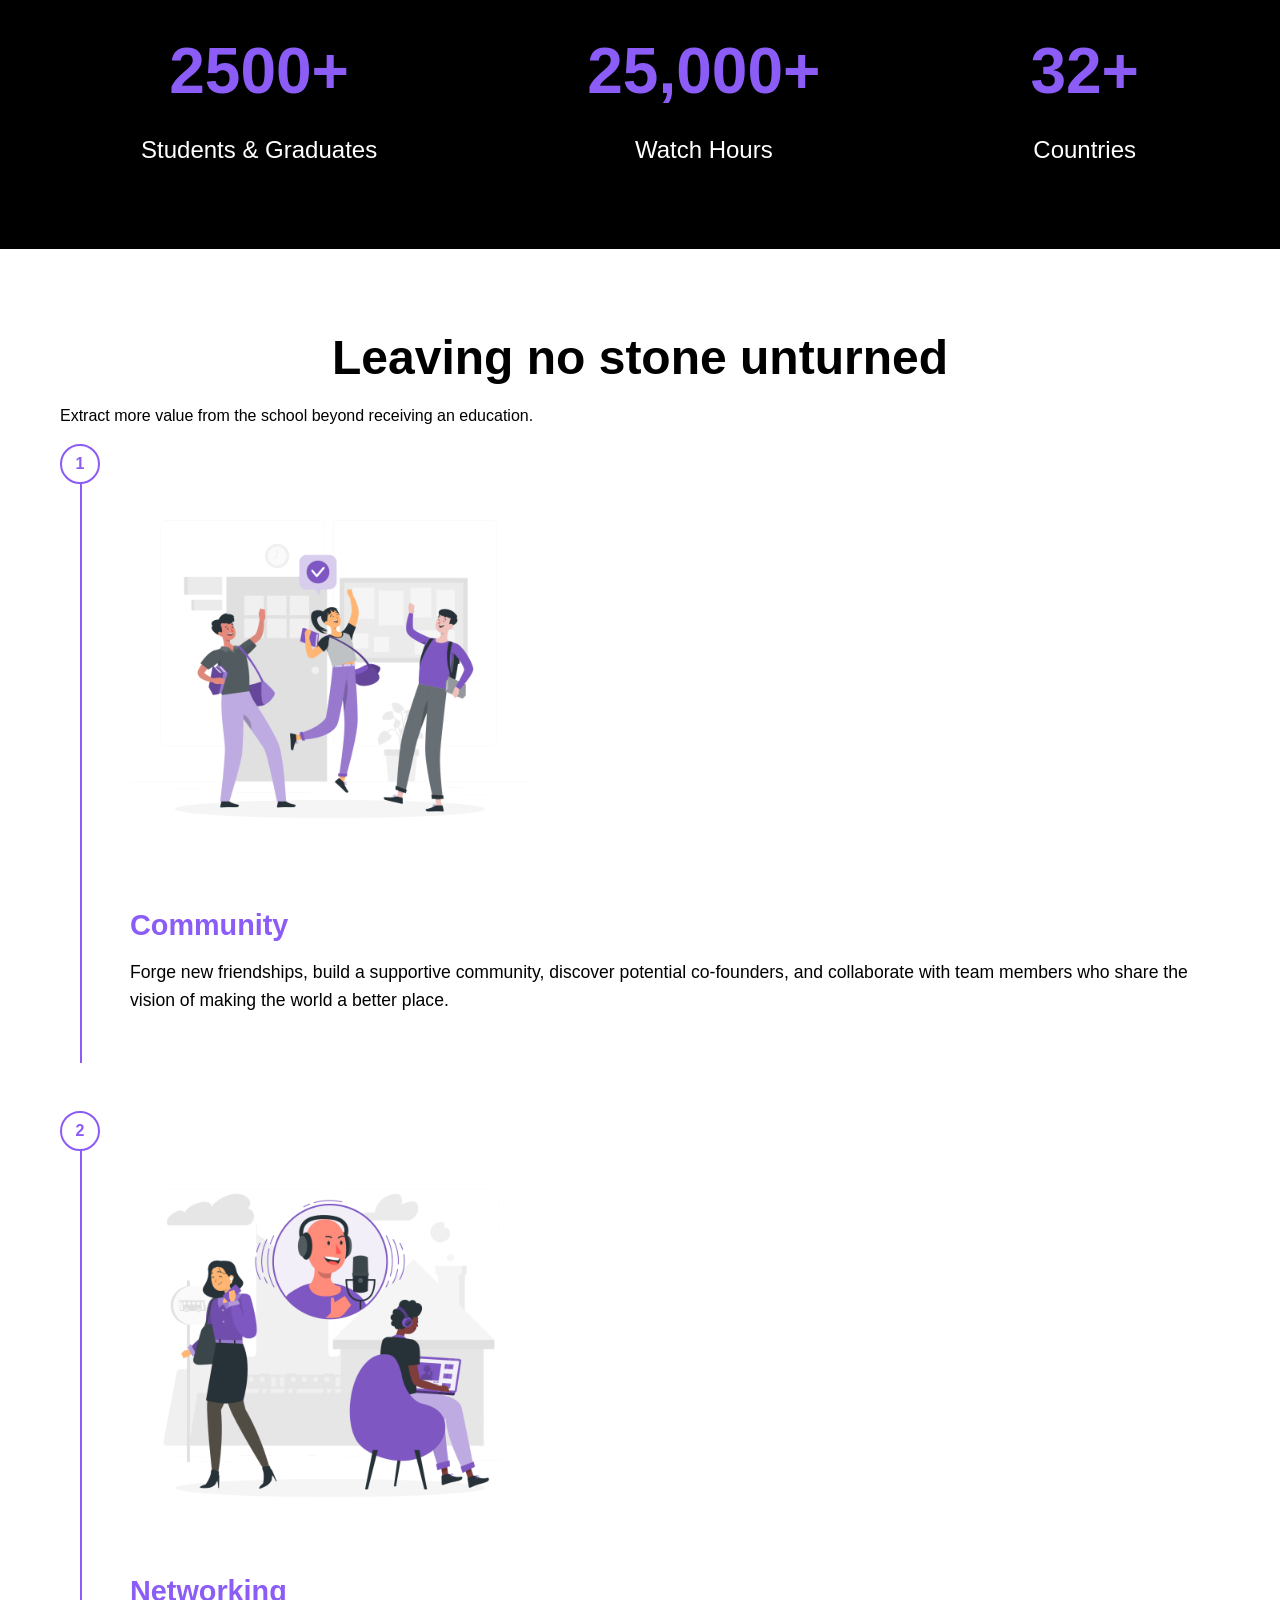
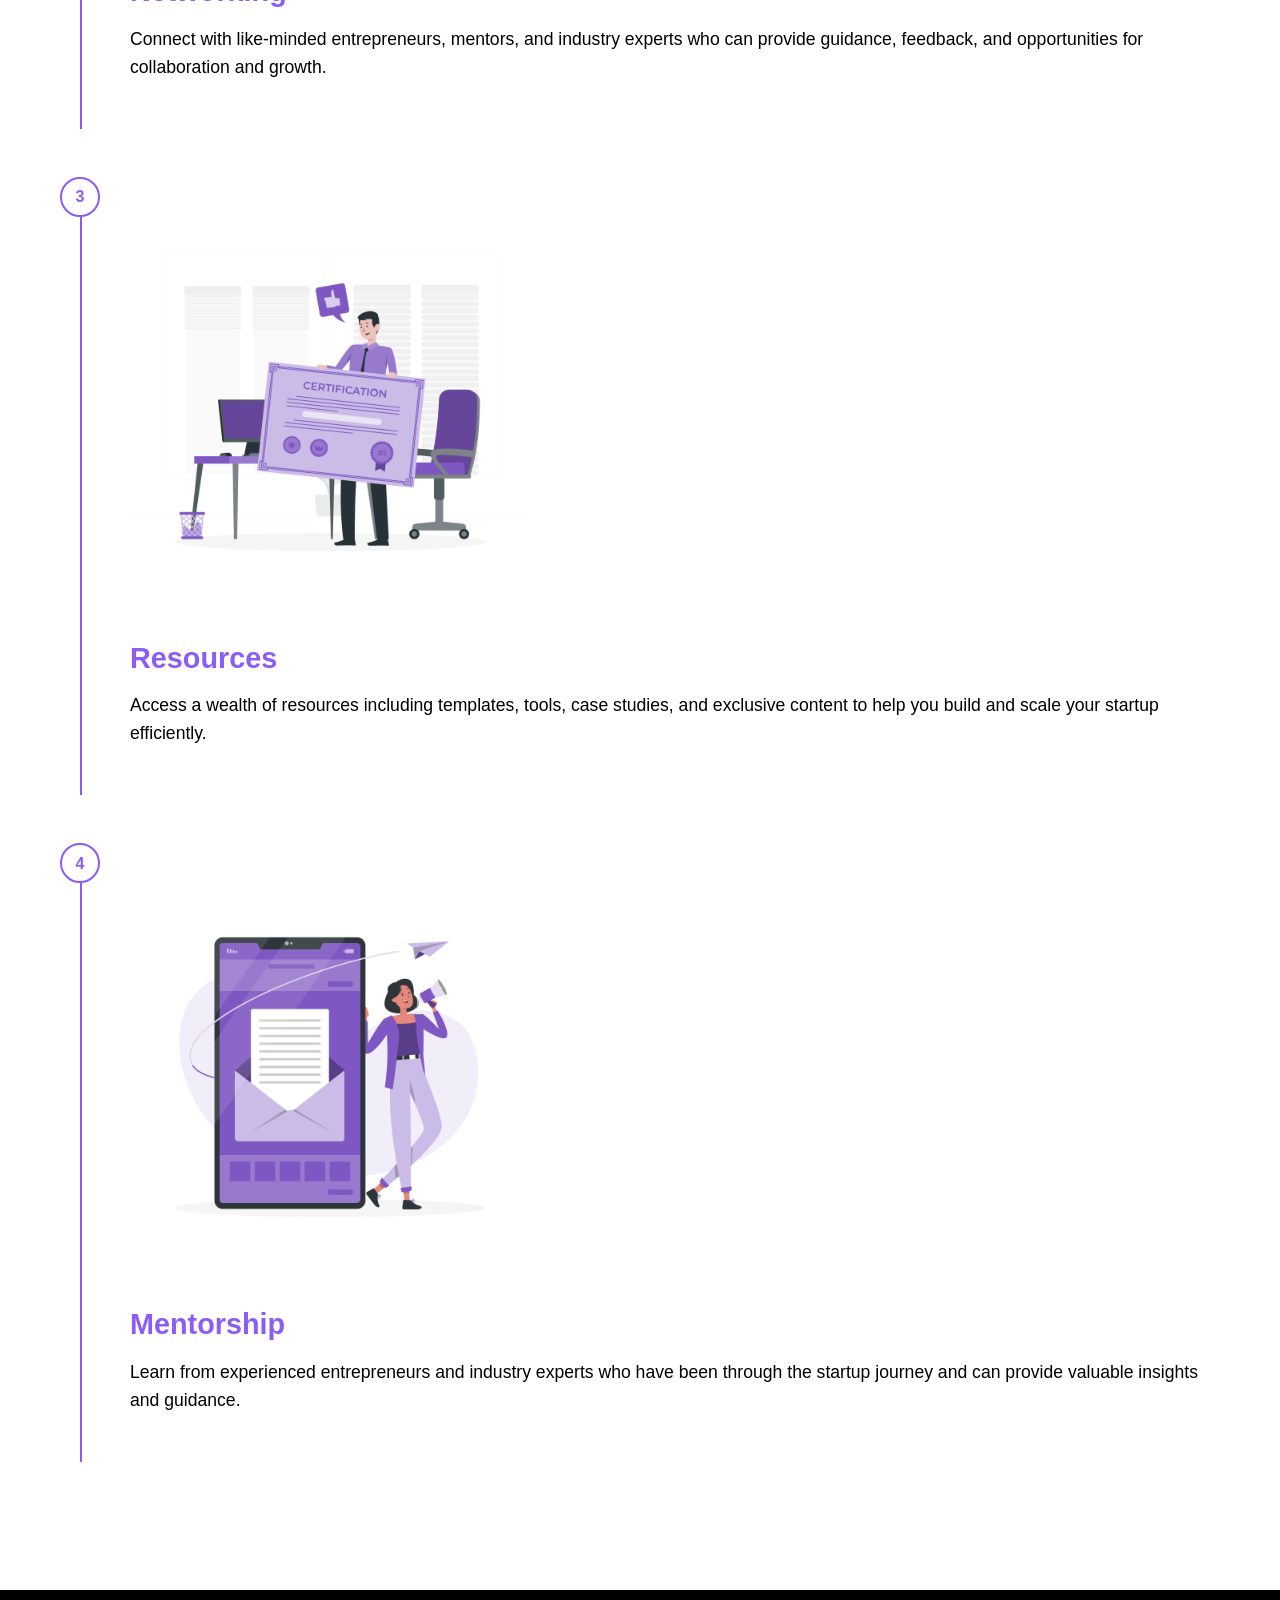
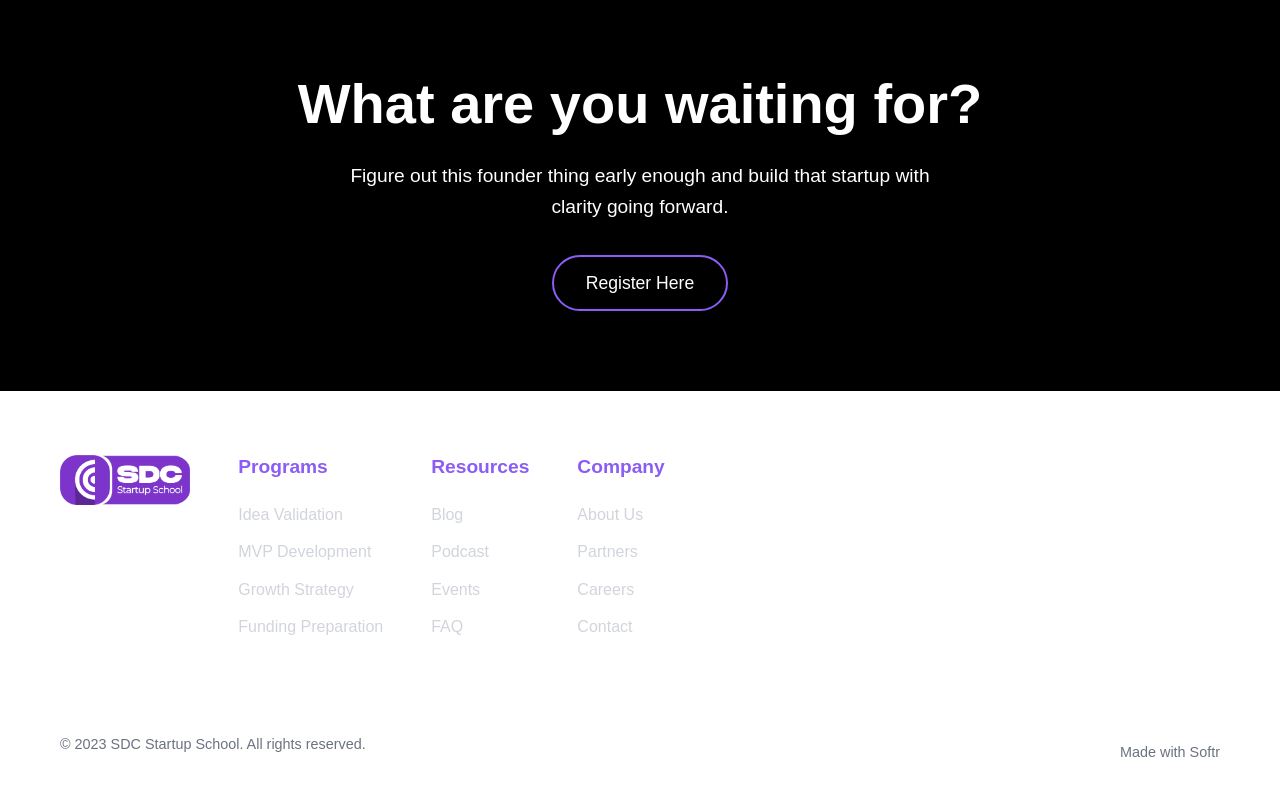
==== commit 35c43b0c: "Update index.html" ====
--- a/index.html
+++ b/index.html
@@ -186,16 +186,16 @@
             
             <div class="partners-grid">
                 <div class="partner-logo">
-                    <div class="placeholder-logo"><img src="images/CloudPlexo.png" alt="Partner 1 "width="100" height="100"></div>
-                </div>
-                <div class="partner-logo">
-                    <div class="placeholder-logo"><img src="images/Data_mellon.png" alt="Partner 2" "width="100" height="100"></div>
-                </div>
-                <div class="partner-logo">
-                    <div class="placeholder-logo"><img src="images/Prospa.jpeg" alt="Partner 3" "width="100"height="100"></div>
-                </div>
-                <div class="partner-logo">
-                    <div class="placeholder-logo"><img src="images/Send_Pulse.png" alt="Partner 4" "width="100"height="100"></div>
+                    <img src="images/CloudPlexo.png" alt="Partner 1 "width="100" height="100">
+                </div>
+                <div class="partner-logo">
+                    <img src="images/Data_mellon.png" alt="Partner 2" "width="100" height="100">
+                </div>
+                <div class="partner-logo">
+                   <img src="images/Prospa.jpeg" alt="Partner 3" "width="100" "height="100">
+                </div>
+                <div class="partner-logo">
+                  <img src="images/Send_Pulse.png" alt="Partner 4" "width="100"height="100">
                 </div>
                 <div class="partner-logo">
                     <div class="placeholder-logo"><img src="images/Brand_Drive.png"Partner 5 "width="100"height="100"></div>
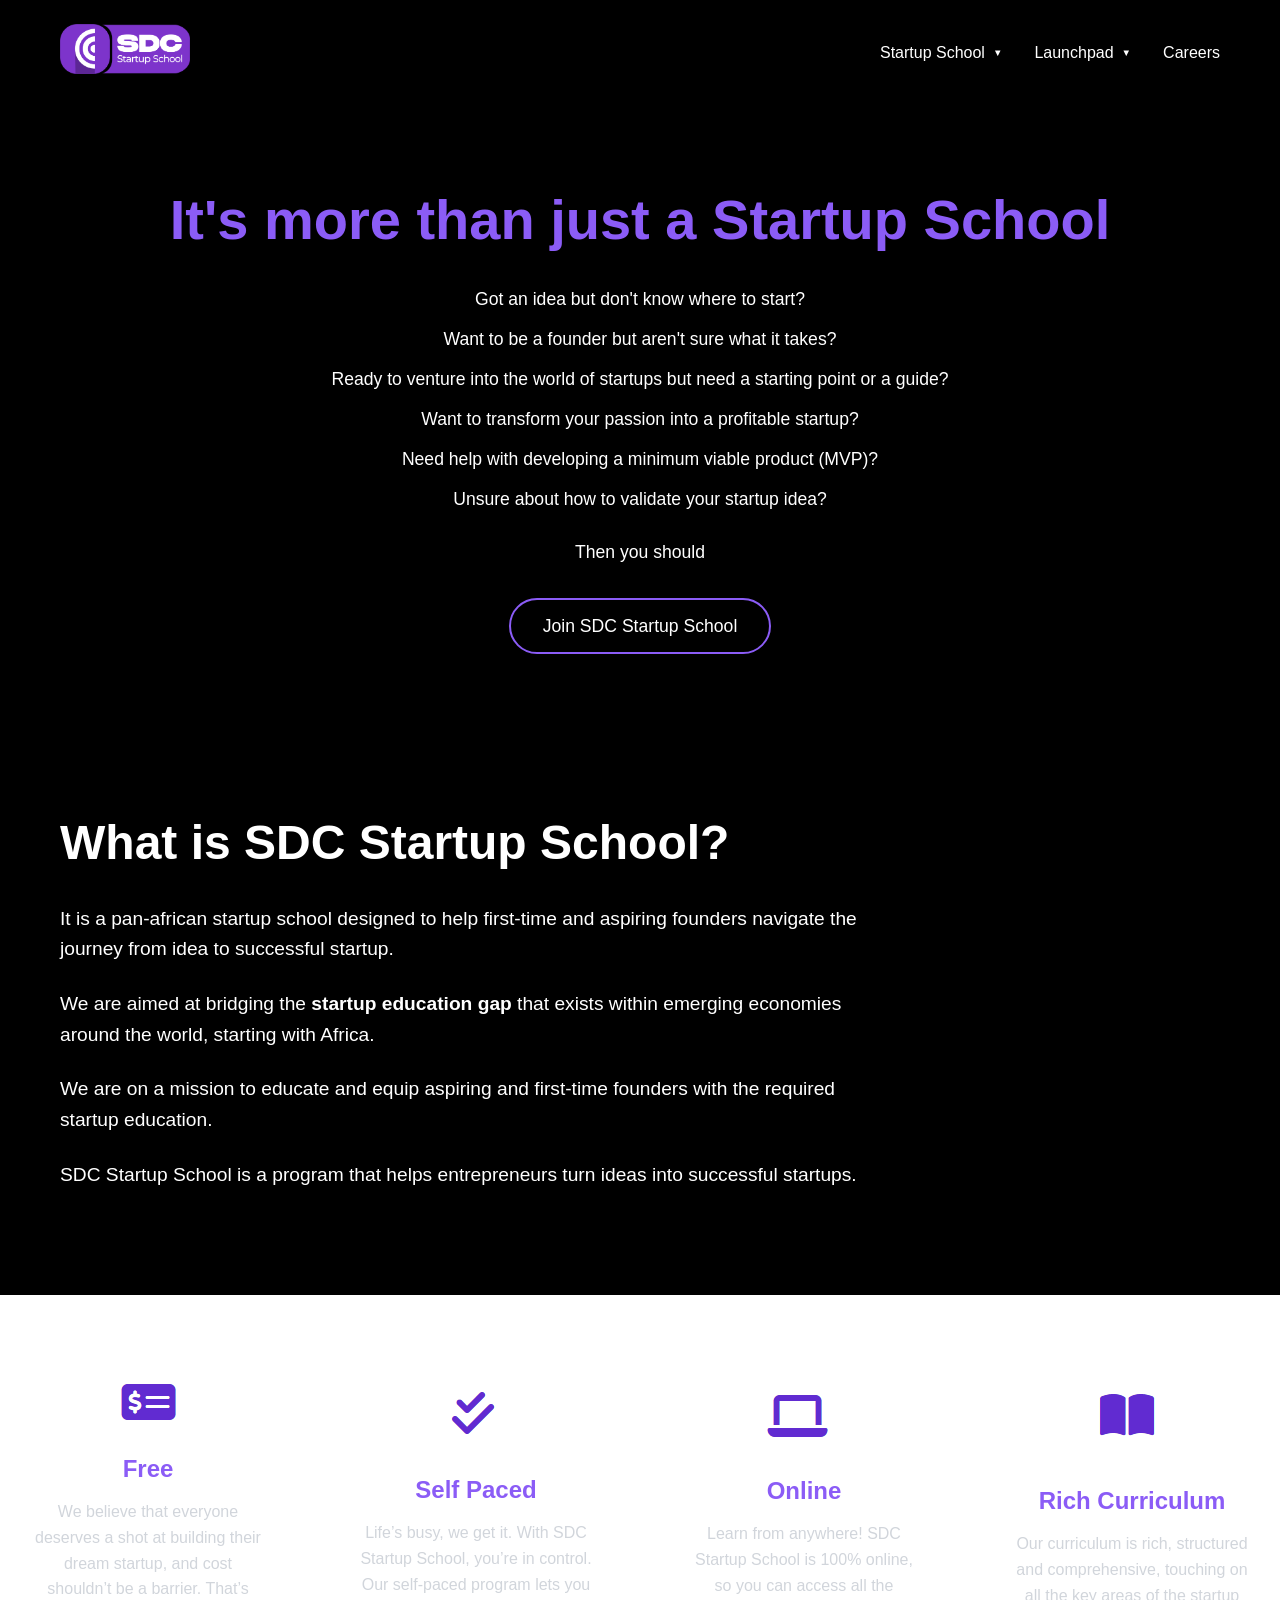
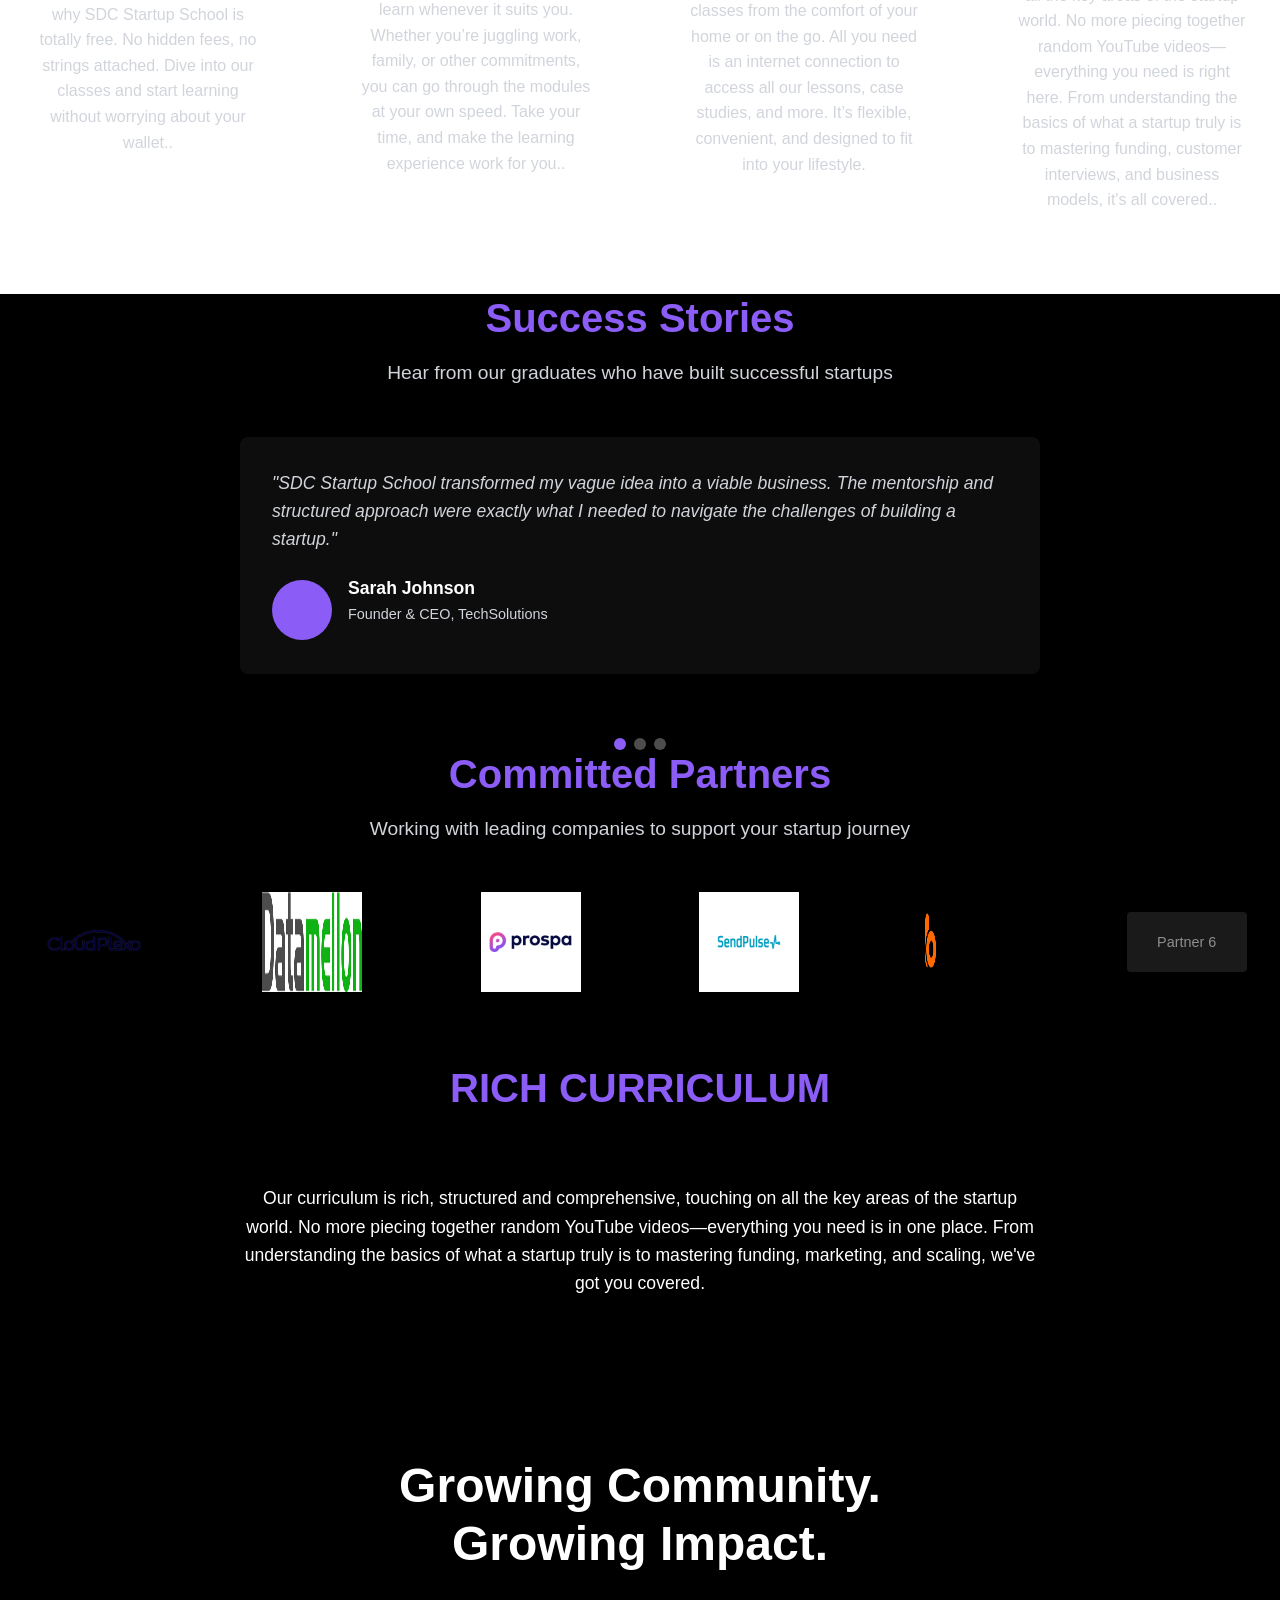
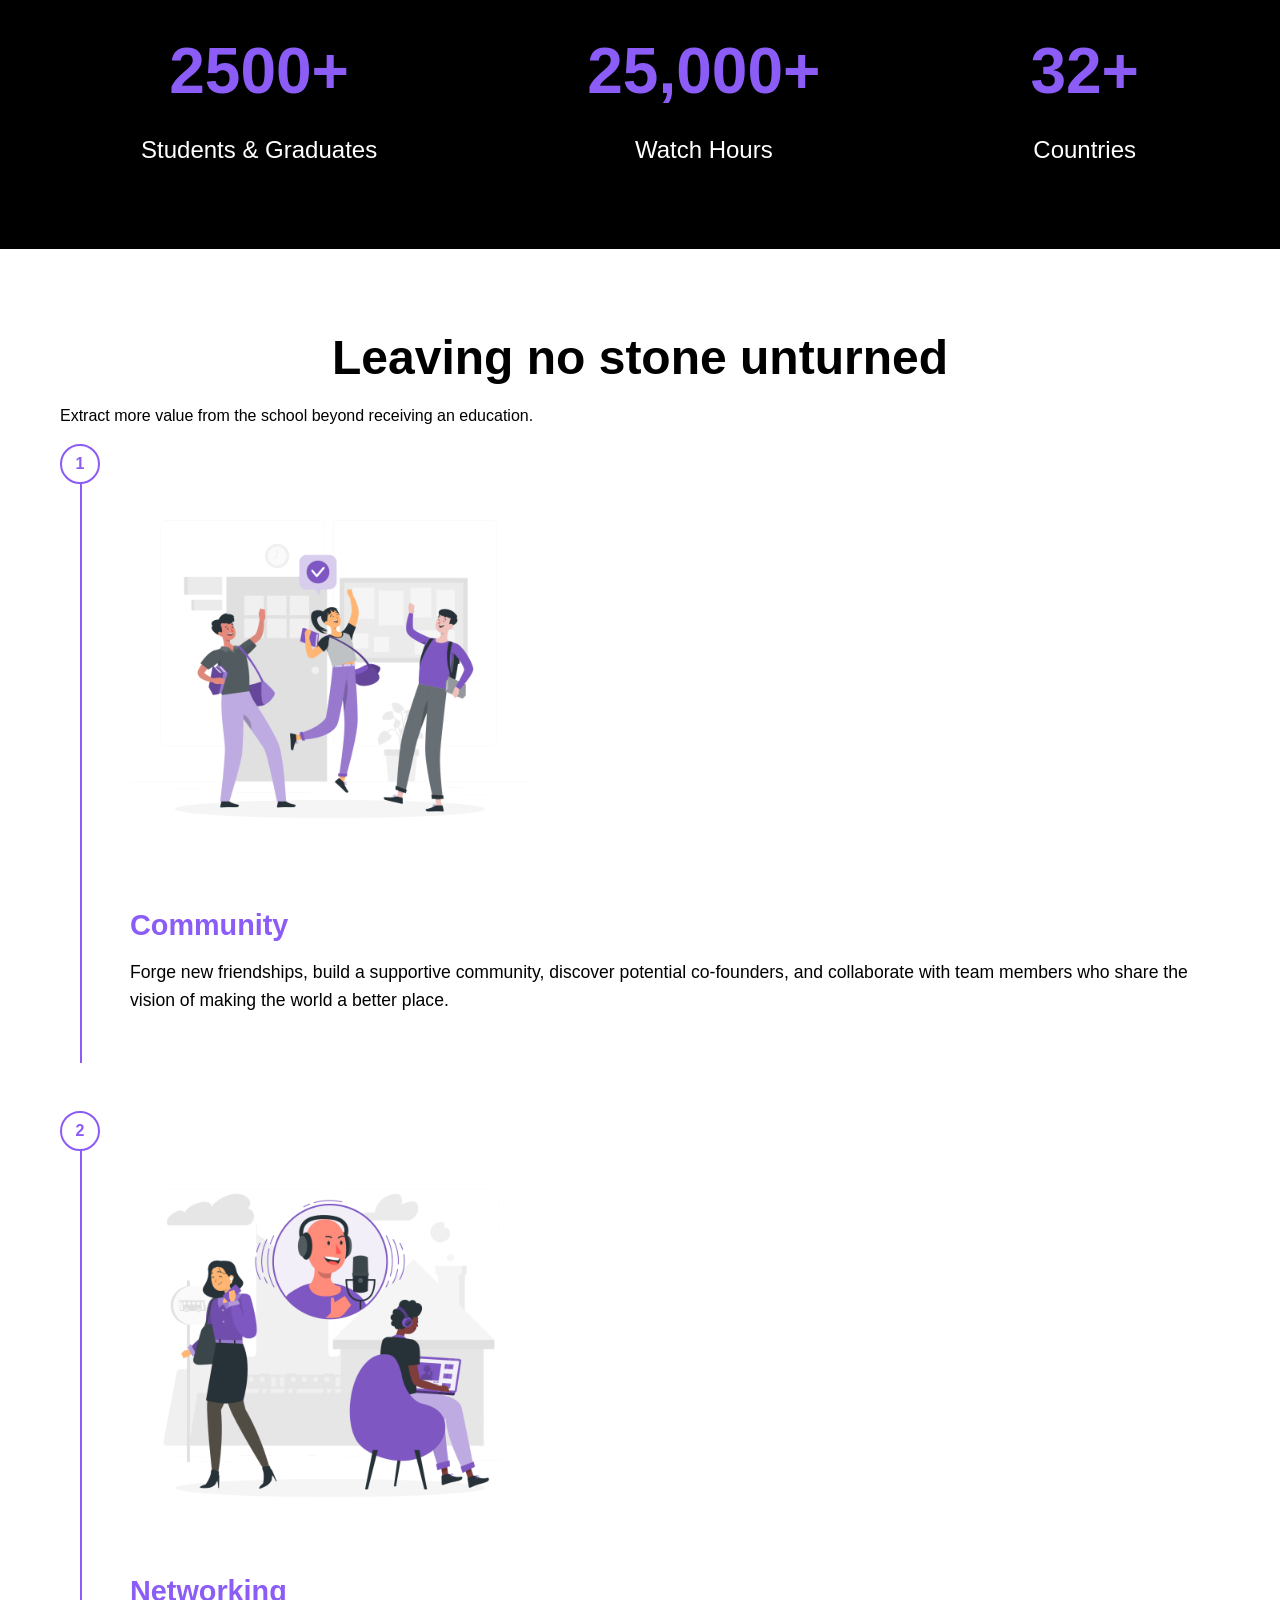
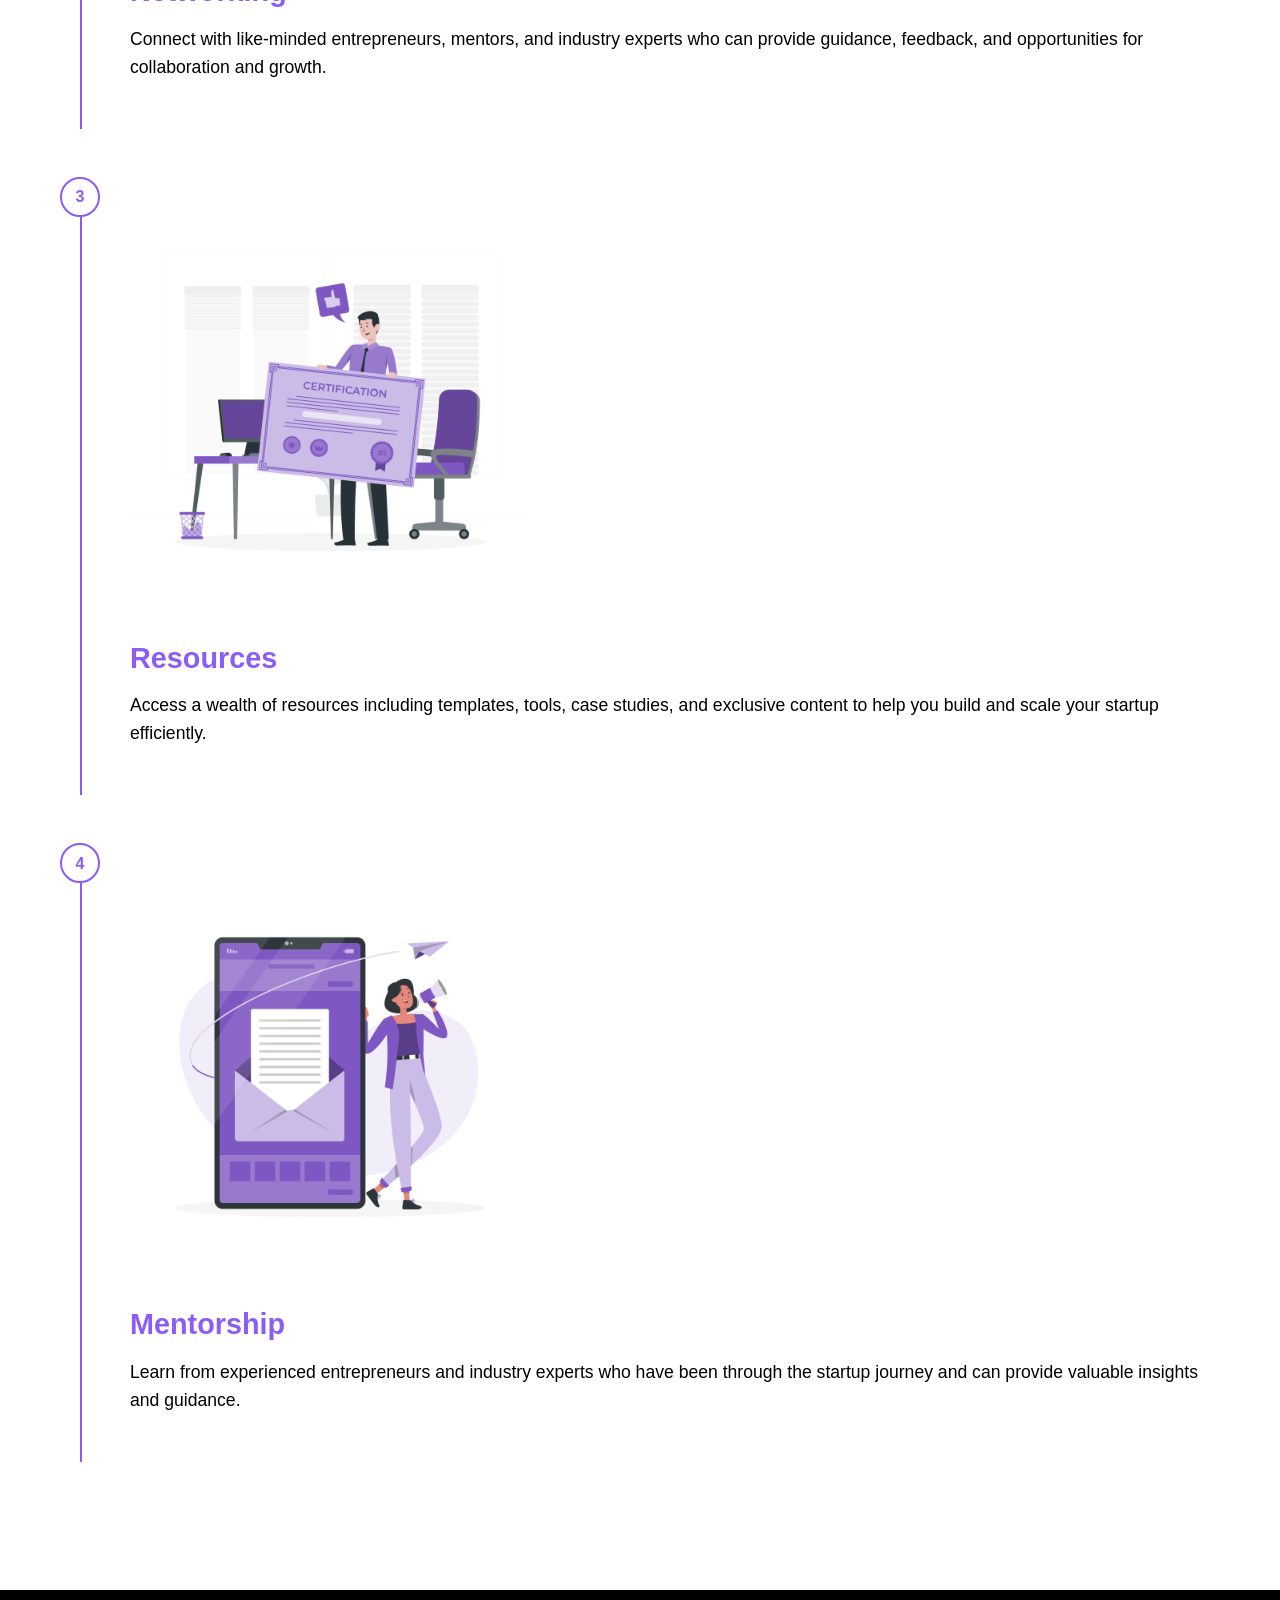
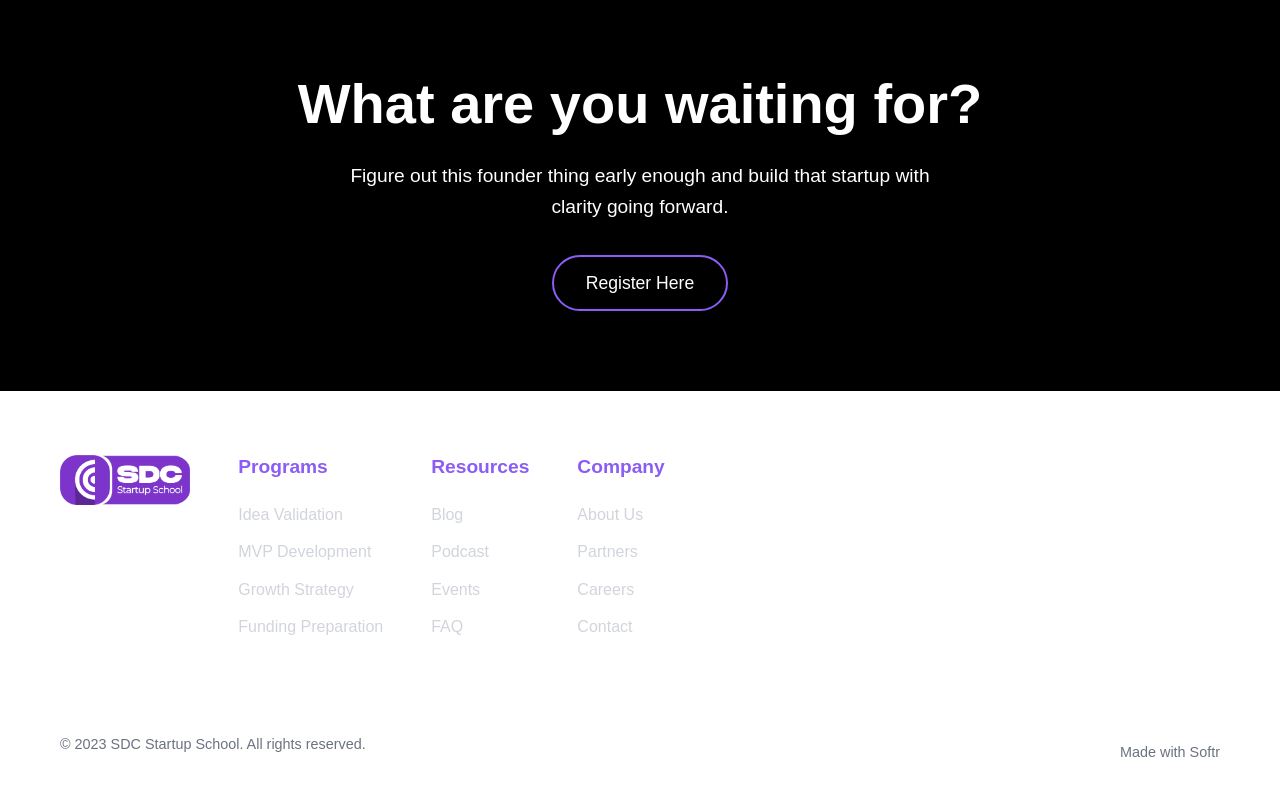
==== commit 1c6a3946: "Update index.html" ====
--- a/index.html
+++ b/index.html
@@ -186,19 +186,19 @@
             
             <div class="partners-grid">
                 <div class="partner-logo">
-                    <img src="images/CloudPlexo.png" alt="Partner 1 "width="100" height="100">
-                </div>
-                <div class="partner-logo">
-                    <img src="images/Data_mellon.png" alt="Partner 2" "width="100" height="100">
-                </div>
-                <div class="partner-logo">
-                   <img src="images/Prospa.jpeg" alt="Partner 3" "width="100" "height="100">
-                </div>
-                <div class="partner-logo">
-                  <img src="images/Send_Pulse.png" alt="Partner 4" "width="100"height="100">
-                </div>
-                <div class="partner-logo">
-                    <div class="placeholder-logo"><img src="images/Brand_Drive.png"Partner 5 "width="100"height="100"></div>
+                    <img src="images/CloudPlexo.png" alt="Partner 1 width="100" height="100">
+                </div>
+                <div class="partner-logo">
+                    <img src="images/Data_mellon.png" alt="Partner 2" width="100" height="100">
+                </div>
+                <div class="partner-logo">
+                   <img src="images/Prospa.jpeg" alt="Partner 3" width="100" height="100">
+                </div>
+                <div class="partner-logo">
+                  <img src="images/Send_Pulse.png" alt="Partner 4" width="100" height="100">
+                </div>
+                <div class="partner-logo">
+                  <img src="images/Brand_Drive.png"Partner 5 width="100" height="100">
                 </div>
                 <div class="partner-logo">
                     <div class="placeholder-logo">Partner 6</div>
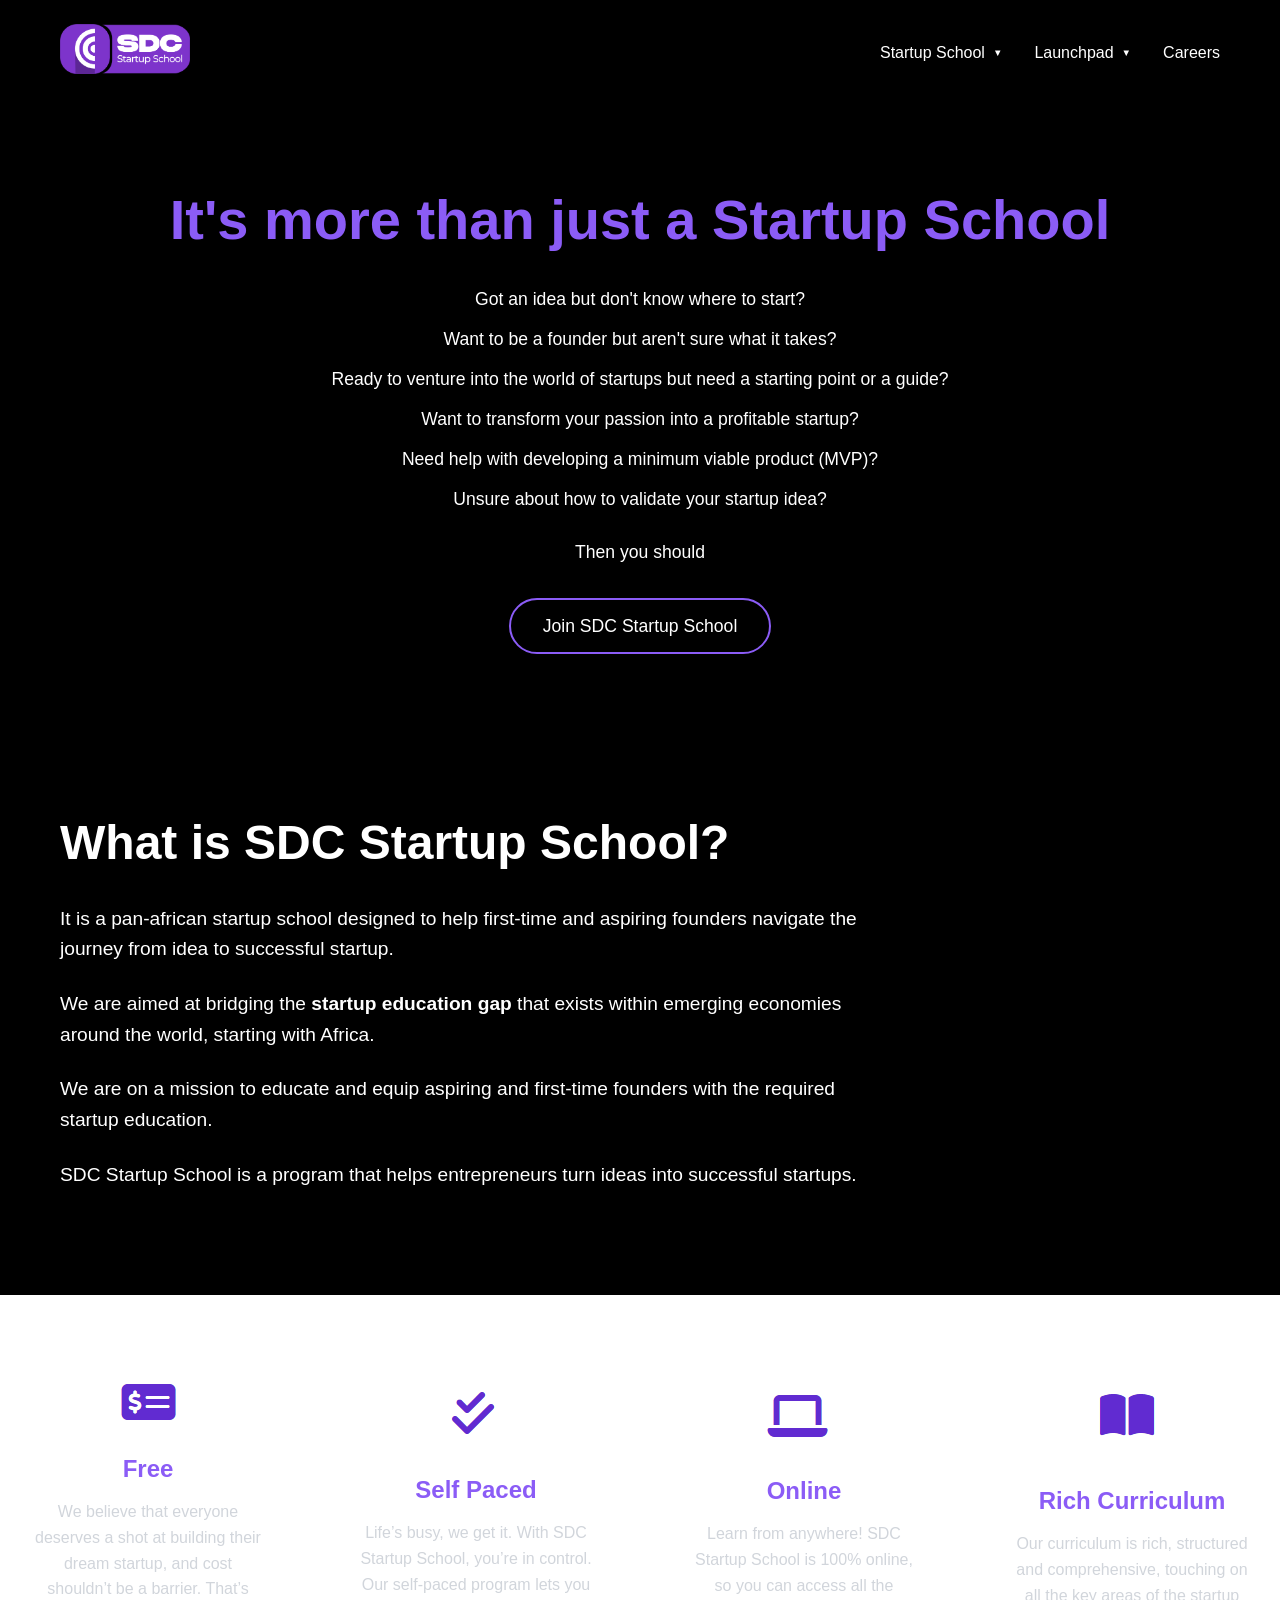
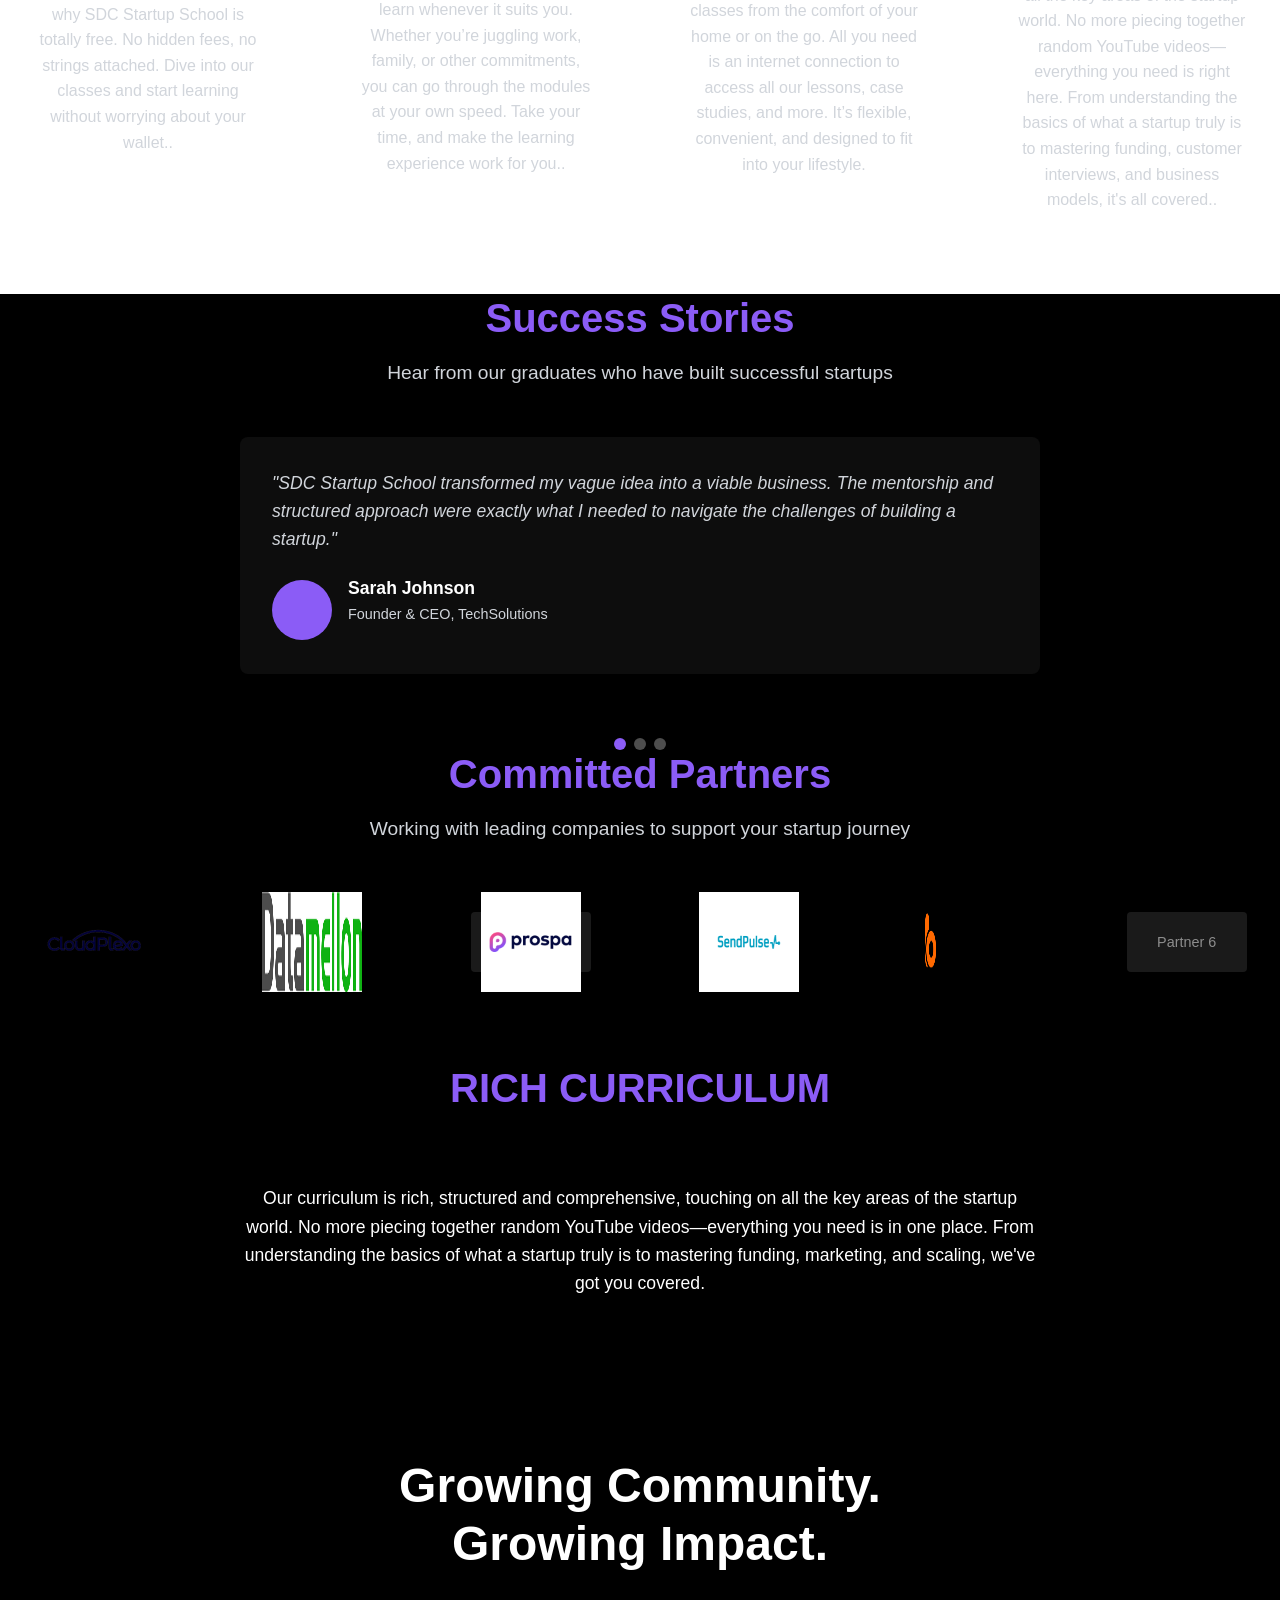
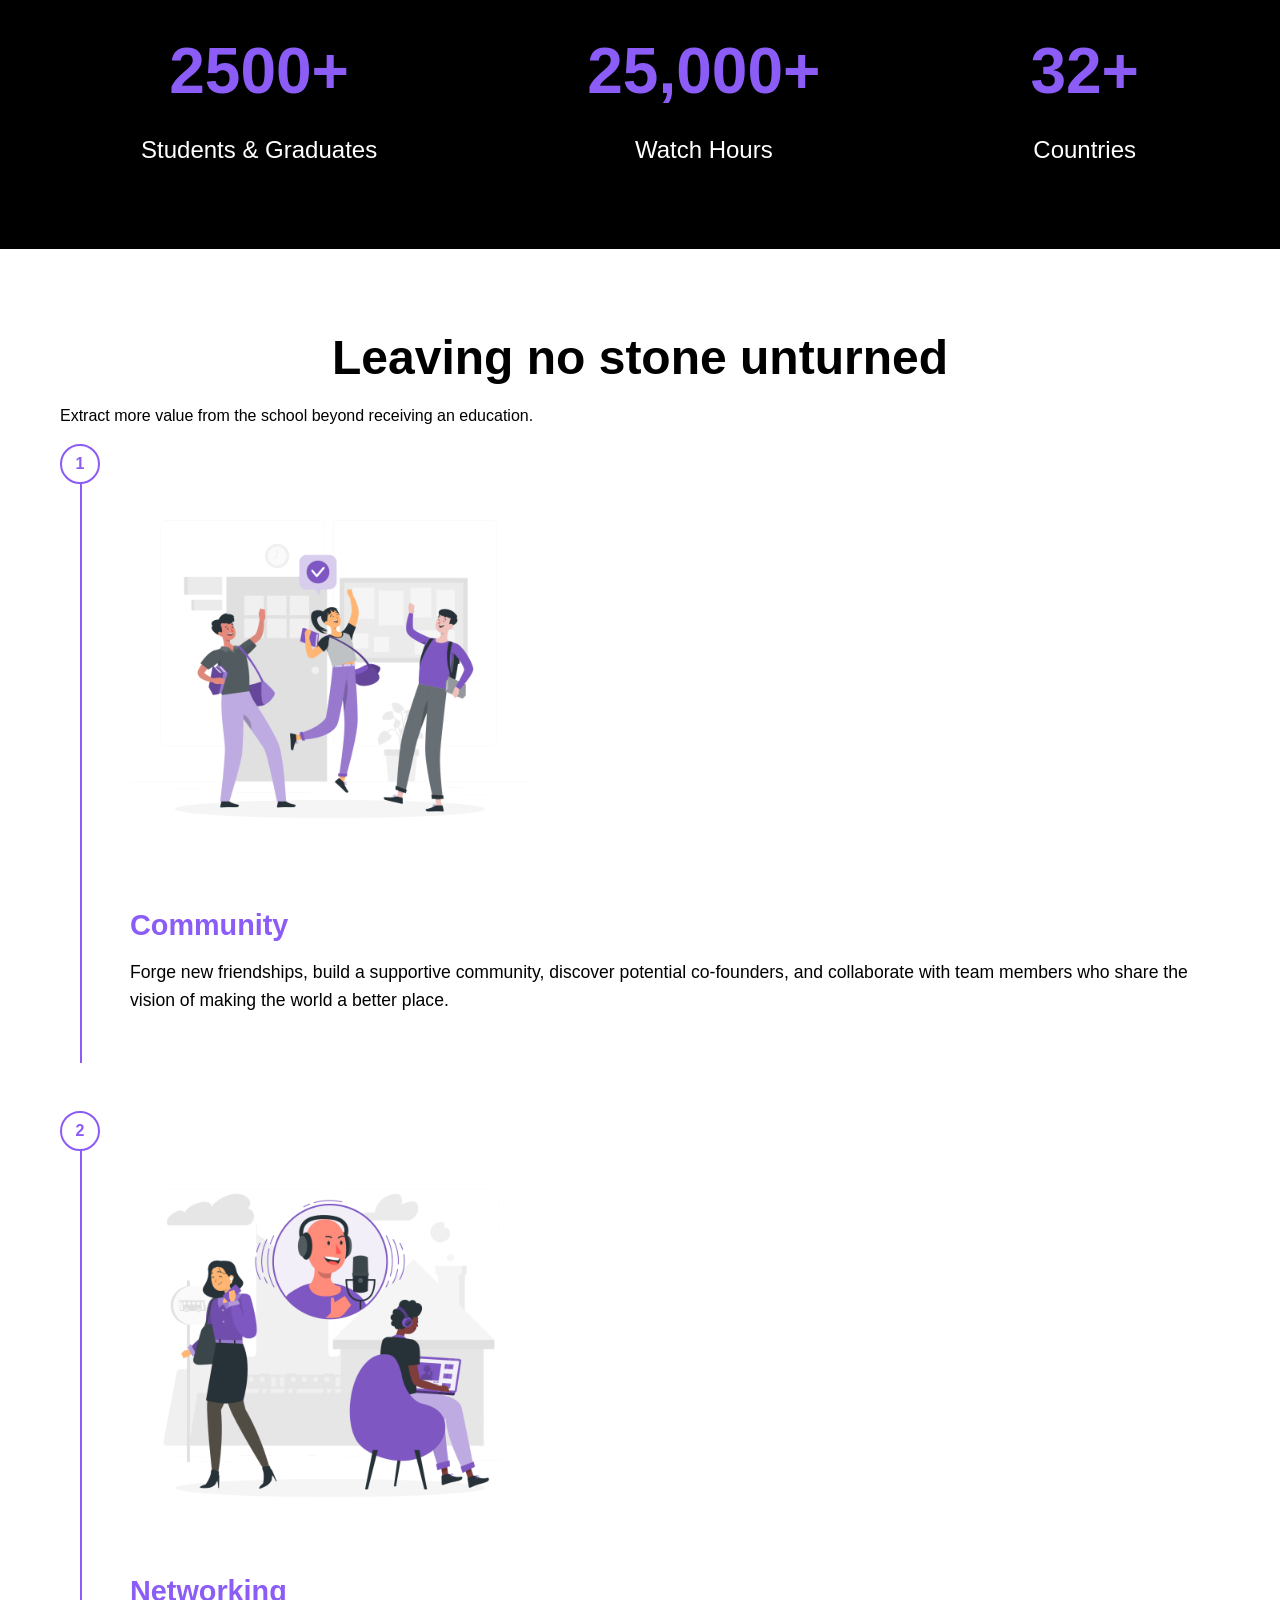
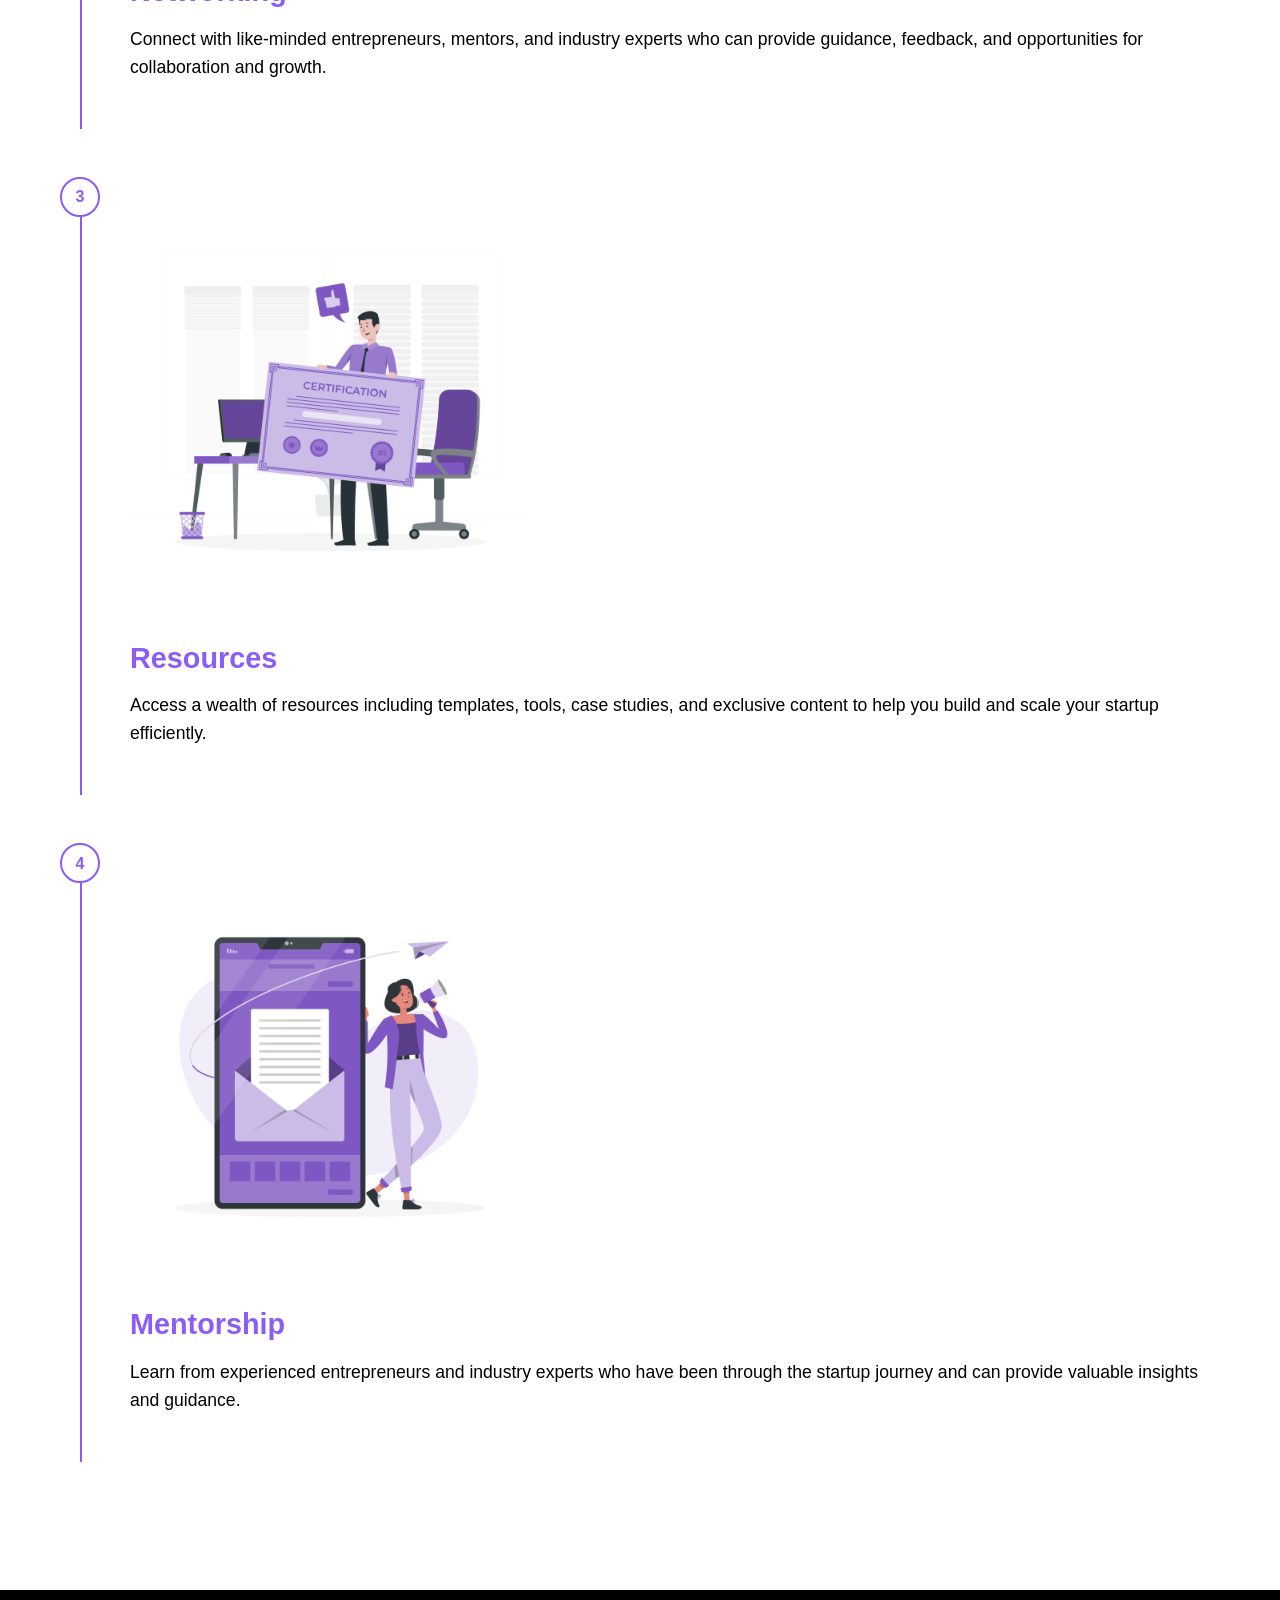
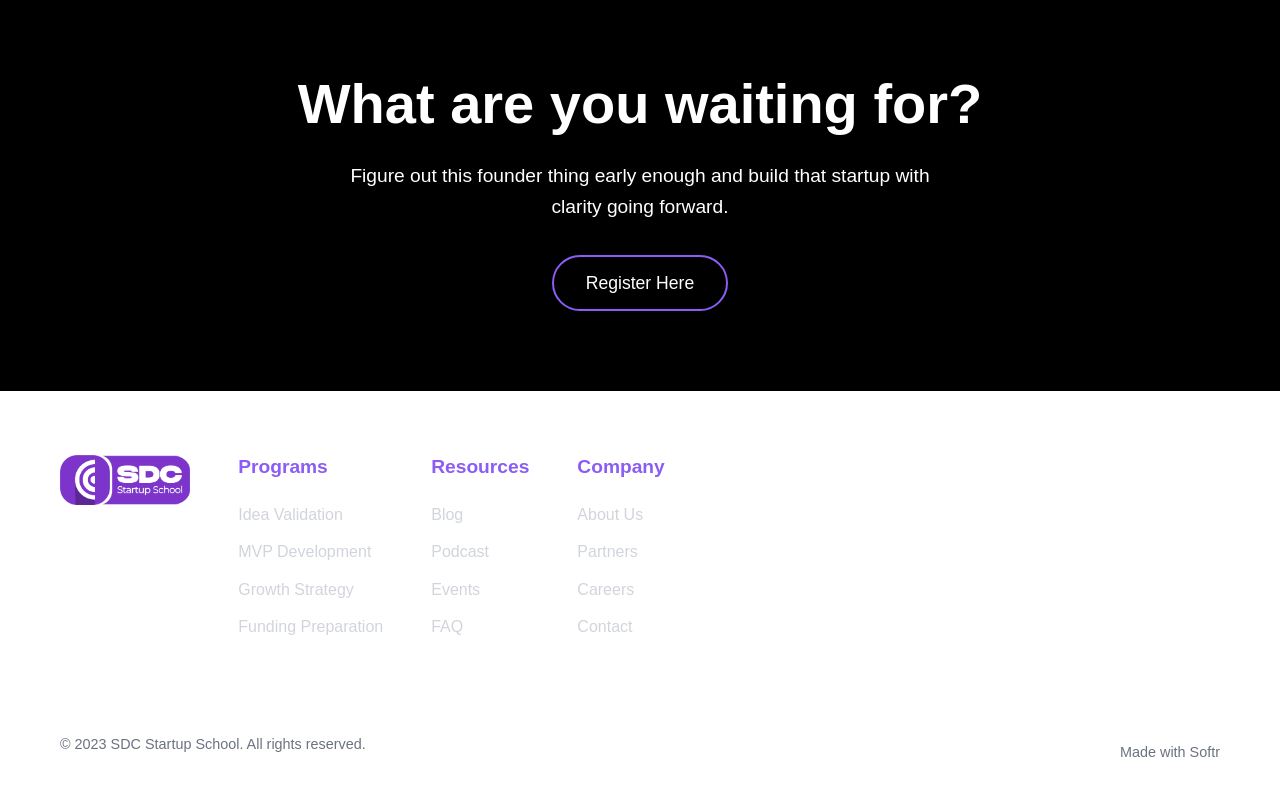
==== commit 3c2c2f46: "Update index.html" ====
--- a/index.html
+++ b/index.html
@@ -192,7 +192,7 @@
                     <img src="images/Data_mellon.png" alt="Partner 2" width="100" height="100">
                 </div>
                 <div class="partner-logo">
-                   <img src="images/Prospa.jpeg" alt="Partner 3" width="100" height="100">
+                  <div class="placeholder-logo"> <img src="images/Prospa.jpeg" alt="Partner 3" width="100" height="100"> </div>
                 </div>
                 <div class="partner-logo">
                   <img src="images/Send_Pulse.png" alt="Partner 4" width="100" height="100">
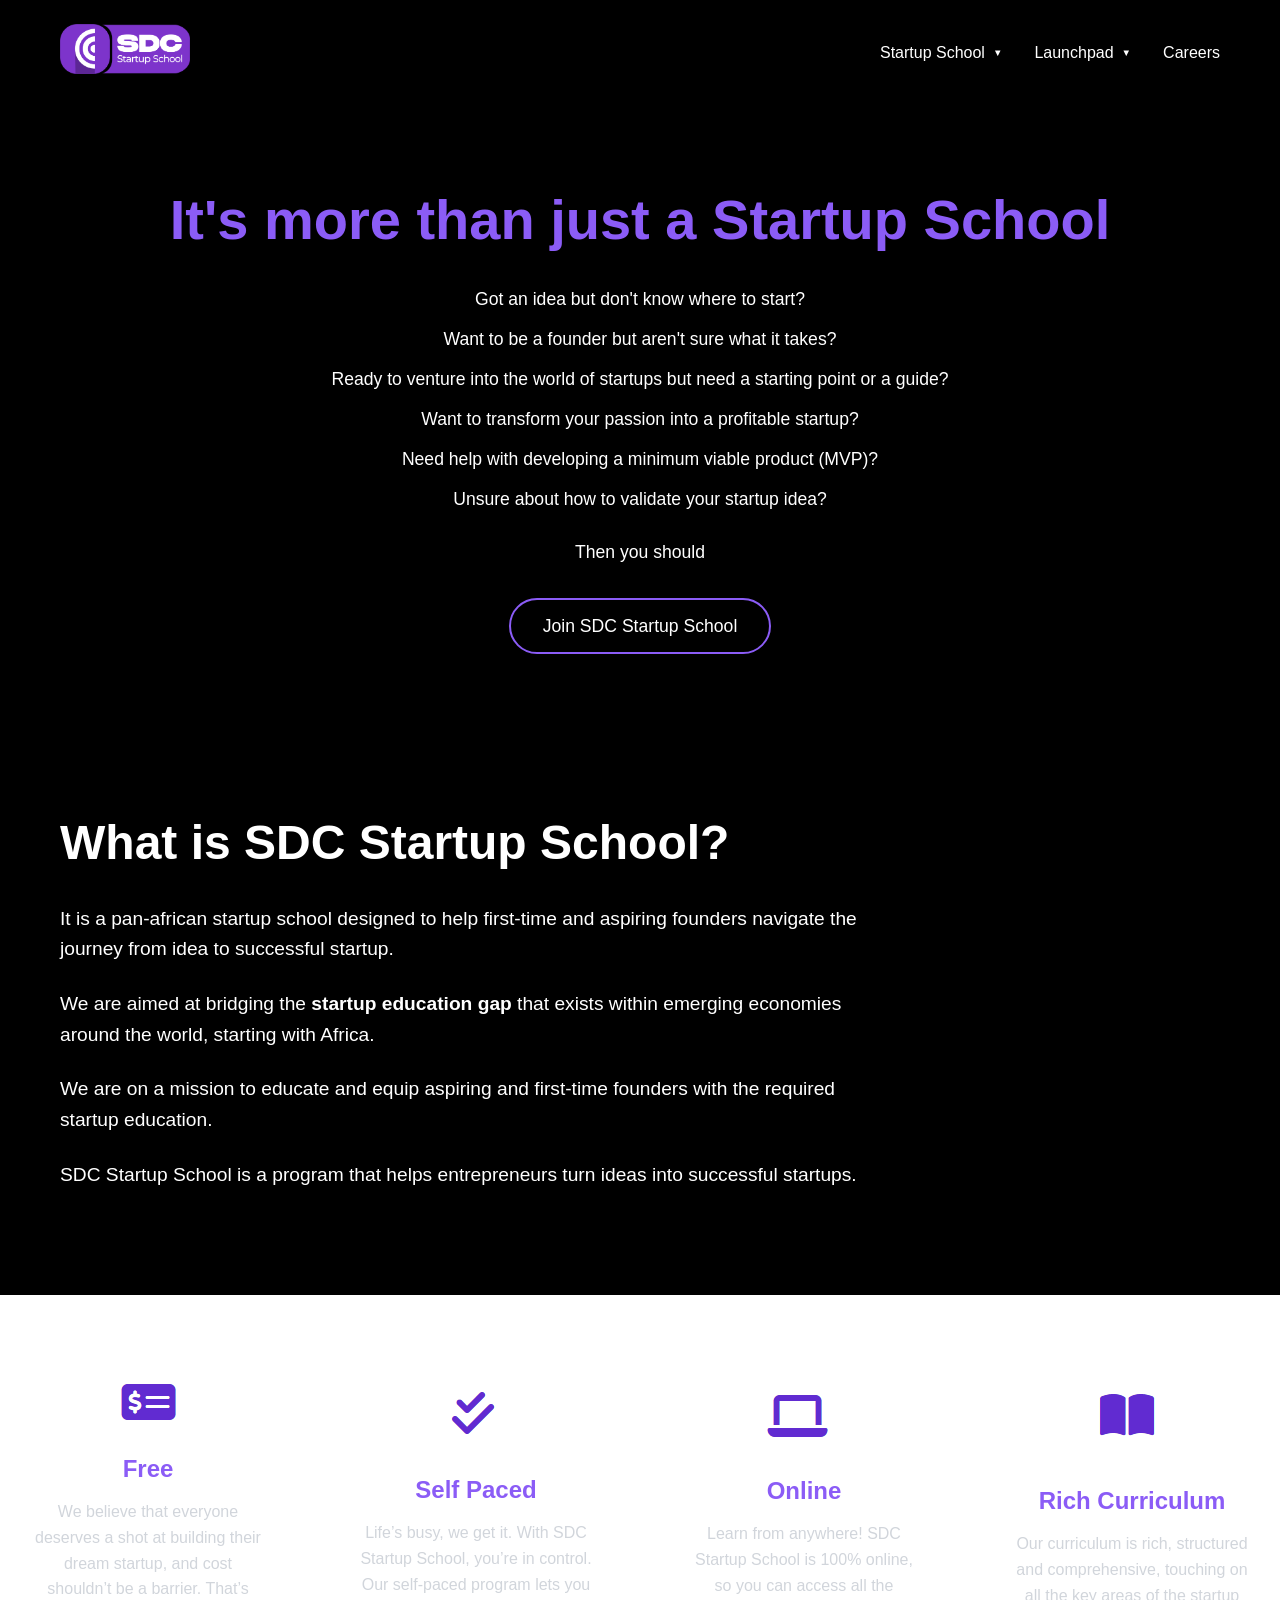
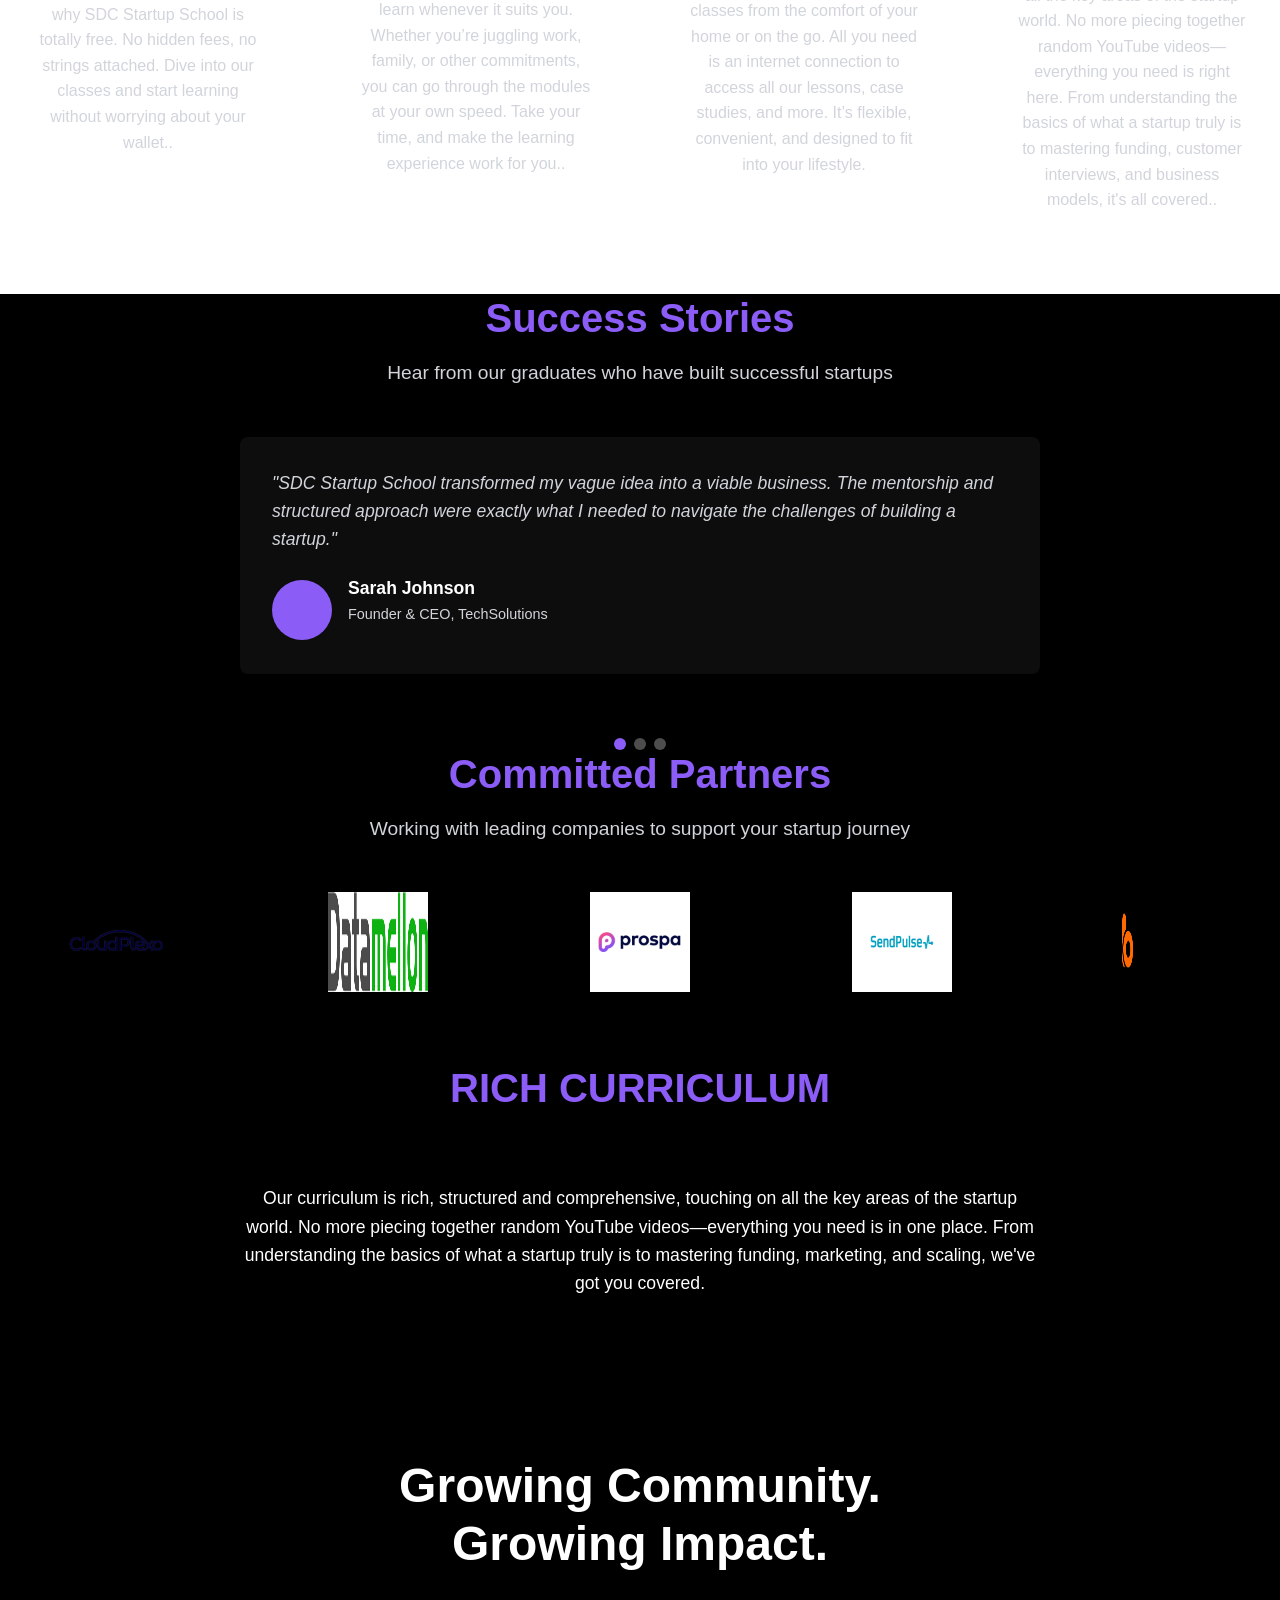
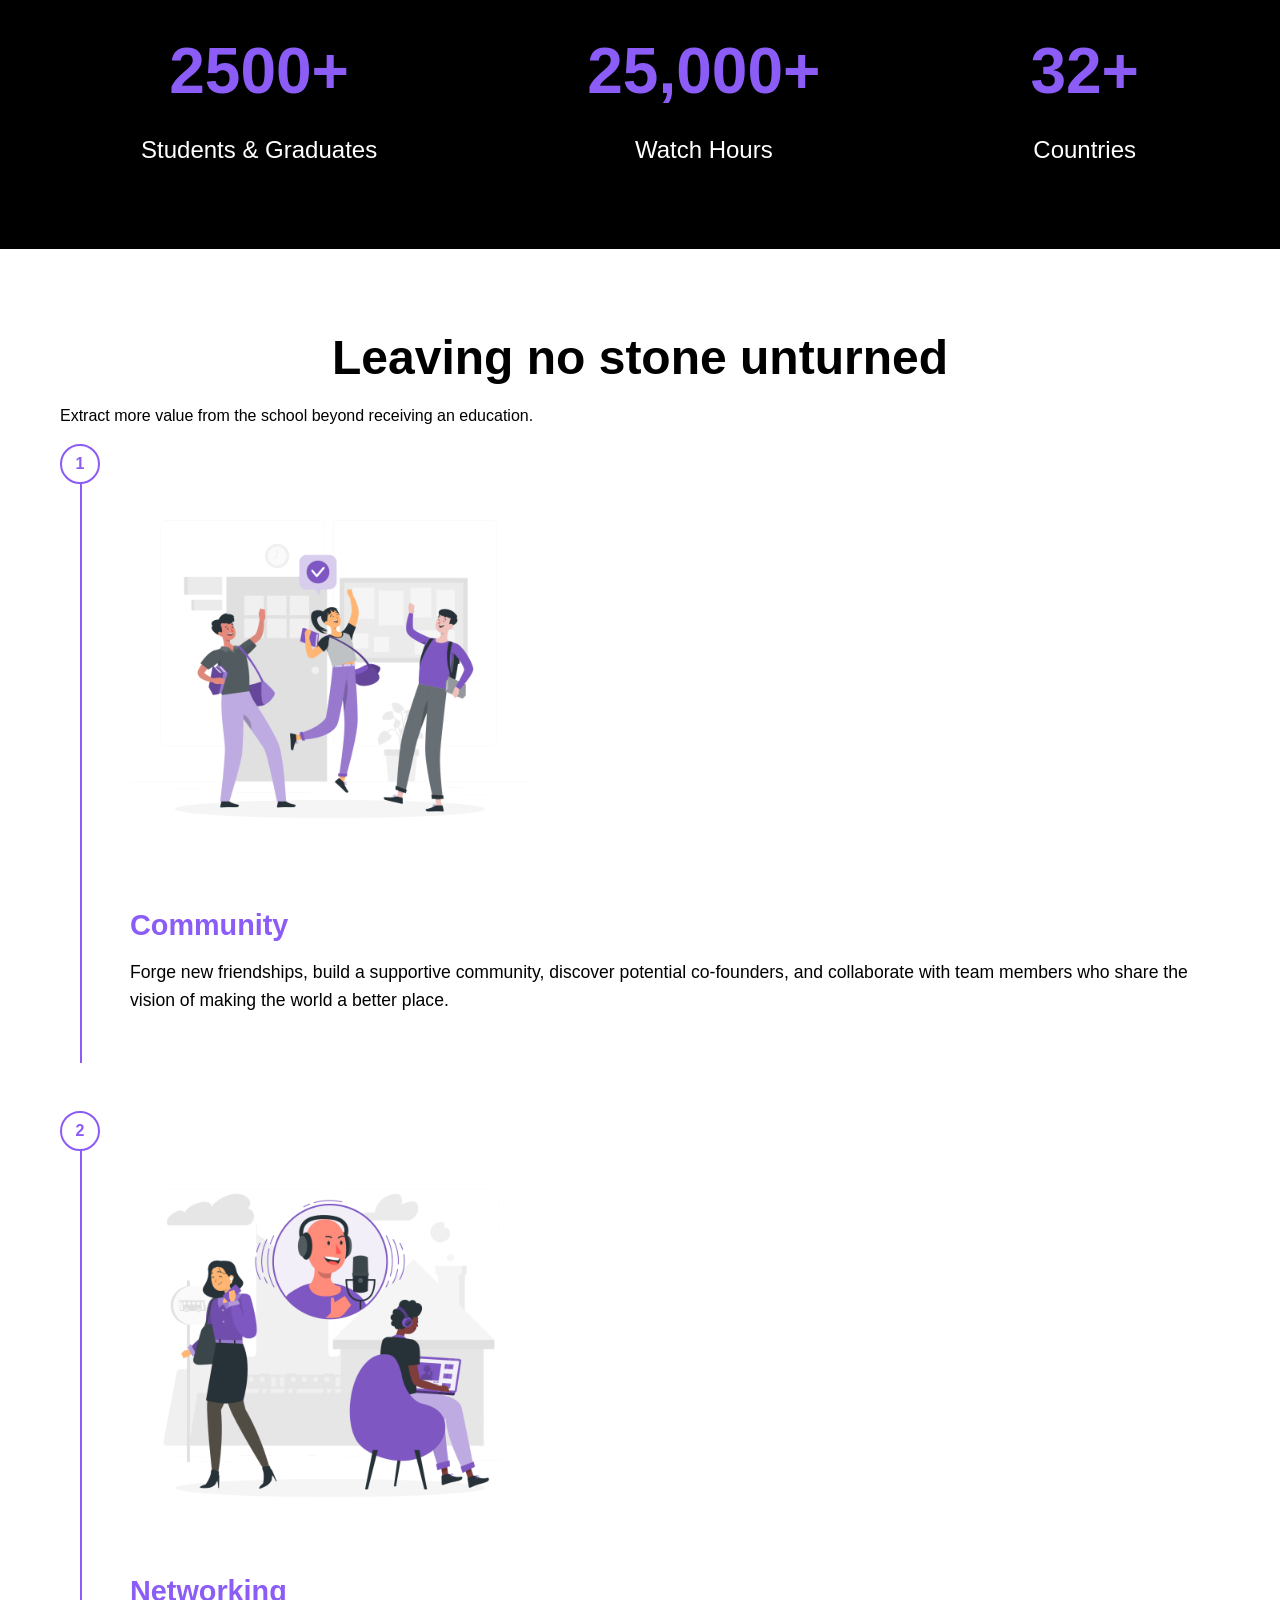
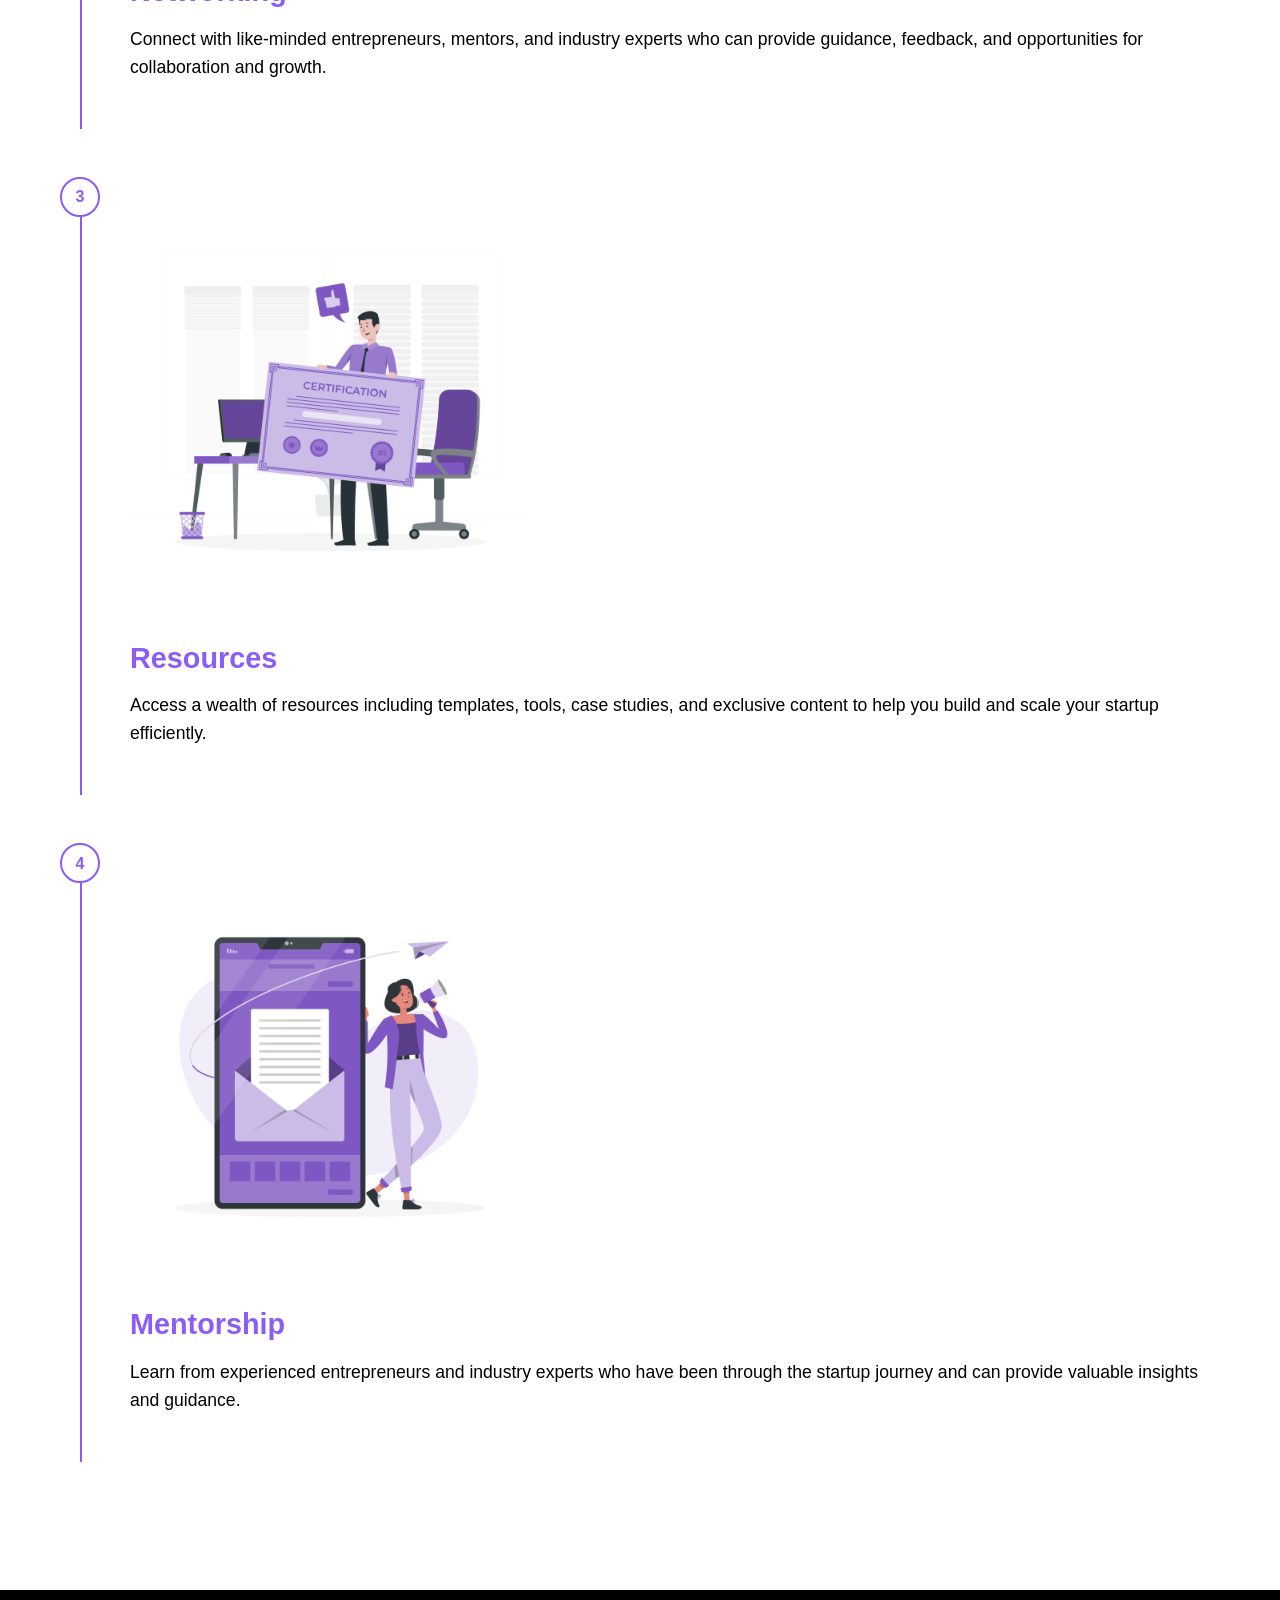
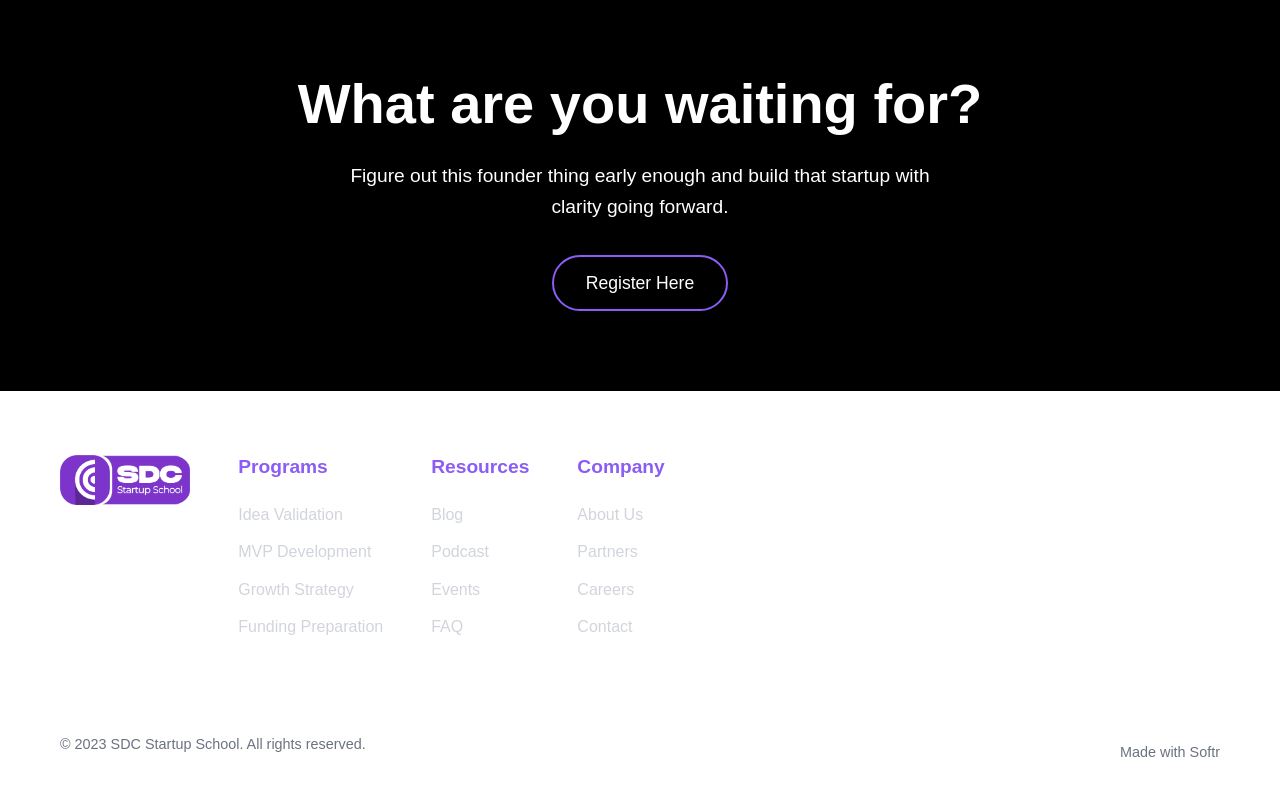
==== commit bec129d9: "Update index.html" ====
--- a/index.html
+++ b/index.html
@@ -178,6 +178,7 @@
         </section>
 
         <!-- Partners Section -->
+        <div class= "partners_session">
         <section class="partners" id="partners">
             <div class="section-header">
                 <h2>Committed Partners</h2>
@@ -192,7 +193,7 @@
                     <img src="images/Data_mellon.png" alt="Partner 2" width="100" height="100">
                 </div>
                 <div class="partner-logo">
-                  <div class="placeholder-logo"> <img src="images/Prospa.jpeg" alt="Partner 3" width="100" height="100"> </div>
+                  <img src="images/Prospa.jpeg" alt="Partner 3" width="100" height="100"> 
                 </div>
                 <div class="partner-logo">
                   <img src="images/Send_Pulse.png" alt="Partner 4" width="100" height="100">
@@ -200,10 +201,9 @@
                 <div class="partner-logo">
                   <img src="images/Brand_Drive.png"Partner 5 width="100" height="100">
                 </div>
-                <div class="partner-logo">
-                    <div class="placeholder-logo">Partner 6</div>
-                </div>
-            </div>
+            </div>
+        </div>
+        
         </section> <!-- Rich Curriculum Feature -->
                 <div class="feature-item">
                     <div class="feature-icon">
--- a/Css/styles.css
+++ b/Css/styles.css
@@ -486,15 +486,16 @@
 }
 
 /* Partners section */
-.partners{
- background-colour: white;   
+
+.Partners_session{
+  background-colour: white;     
 }
 .partners-grid {
     display: grid;
     grid-template-columns: repeat(auto-fit, minmax(150px, 1fr));
     gap: 2rem;
     align-items: center;
-    
+    background-colour: white;    
 }
 
 .partner-logo {
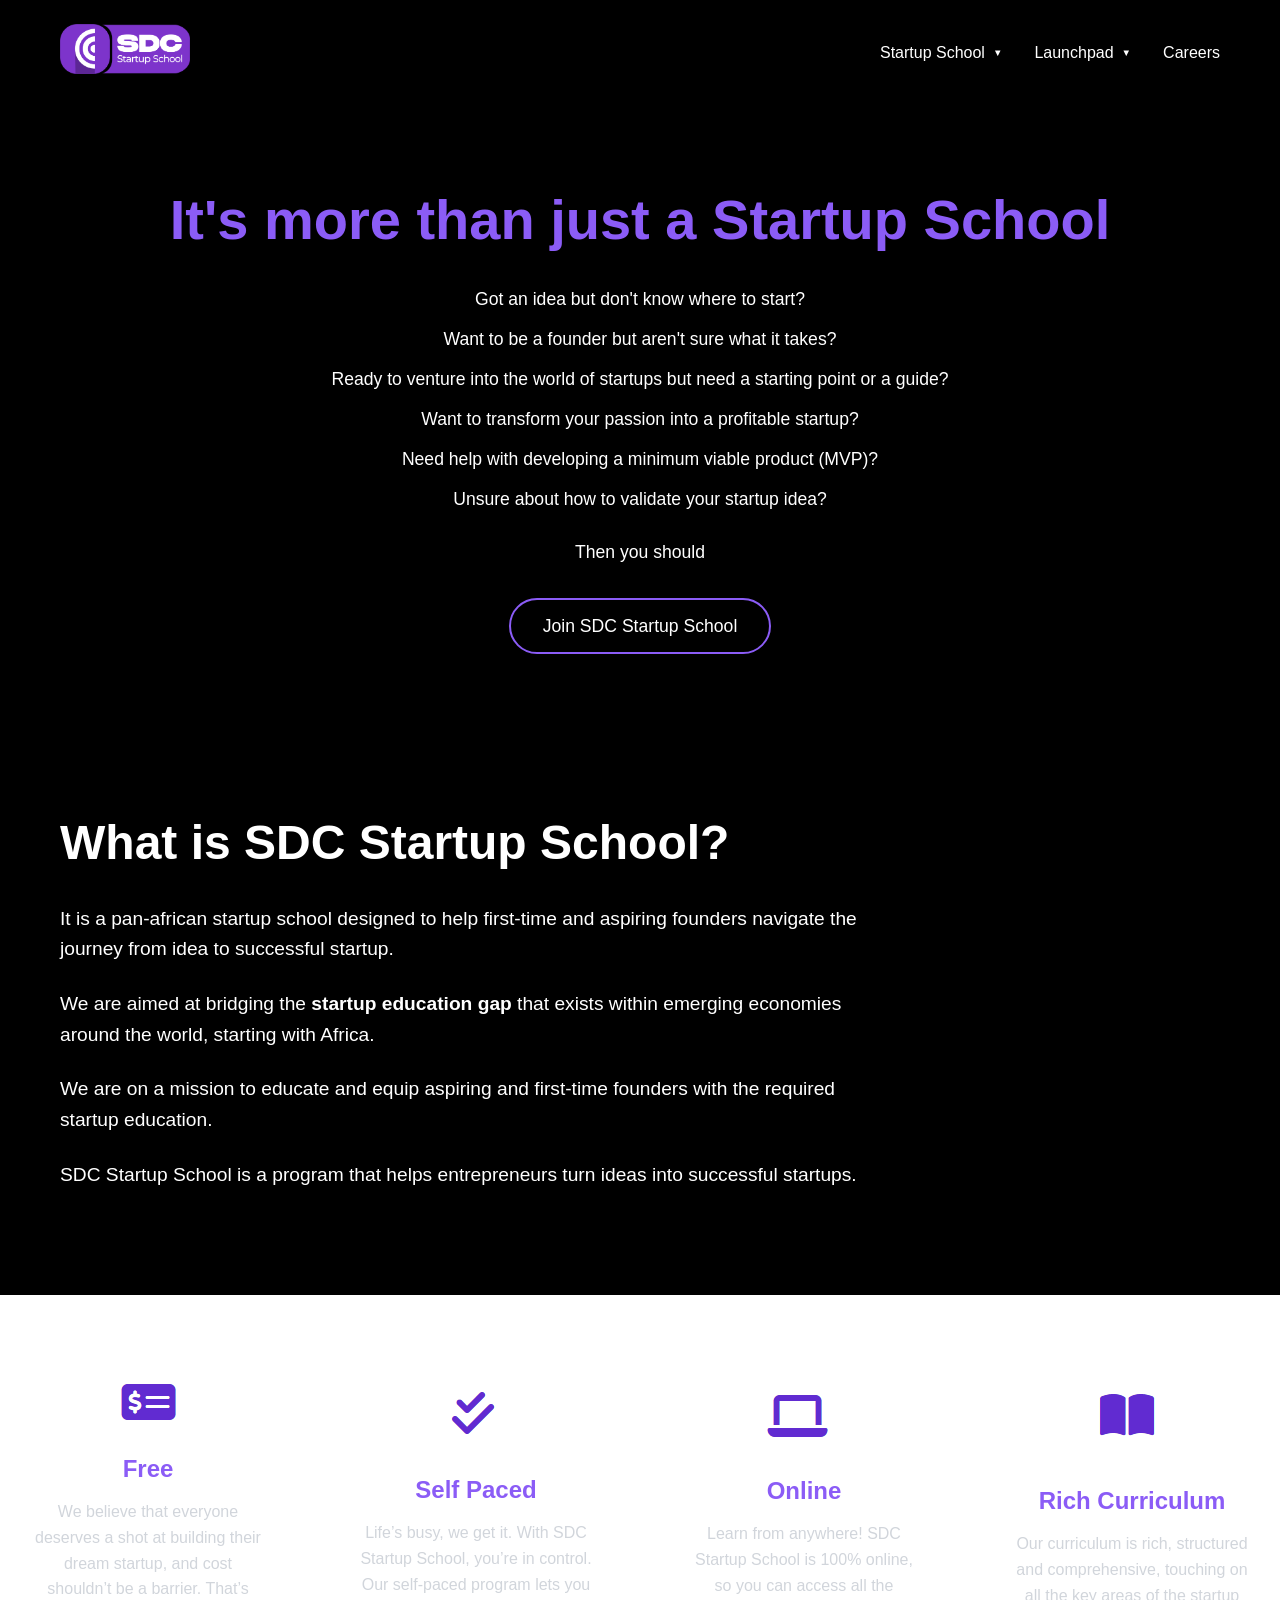
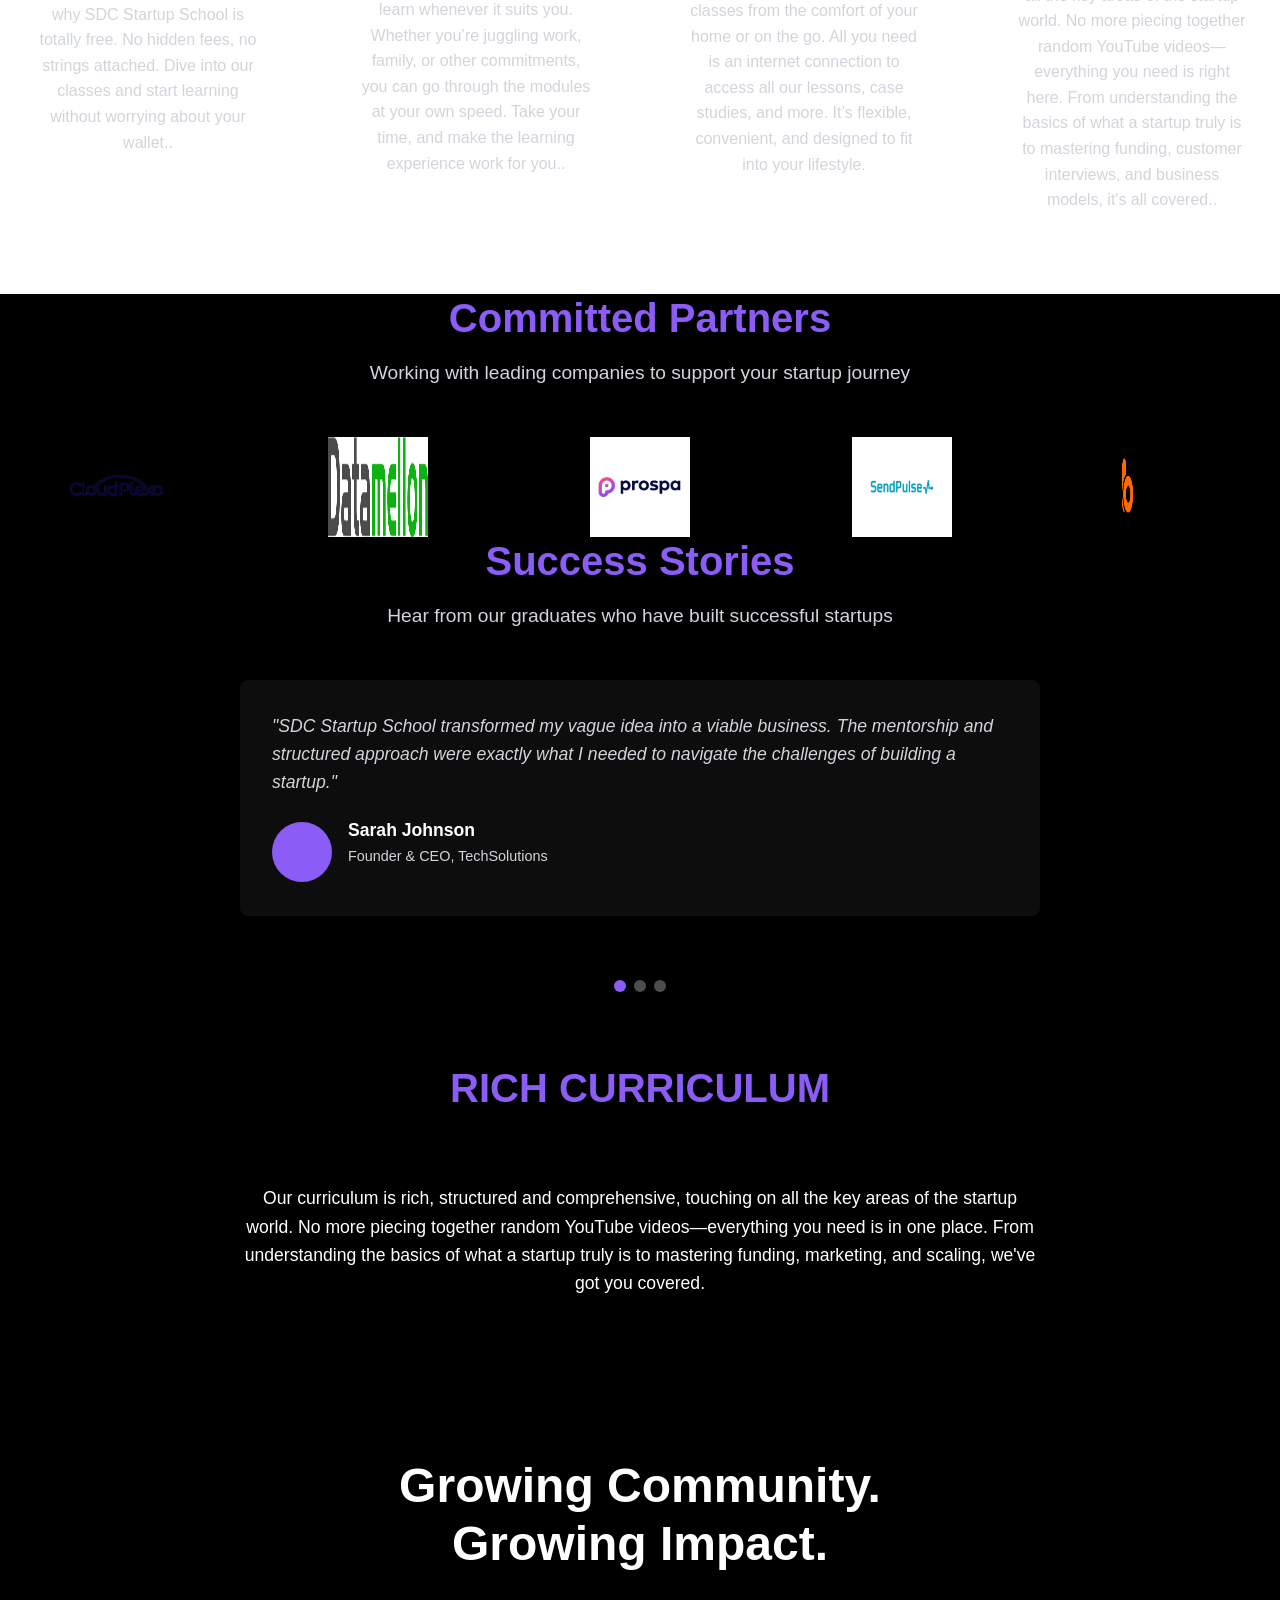
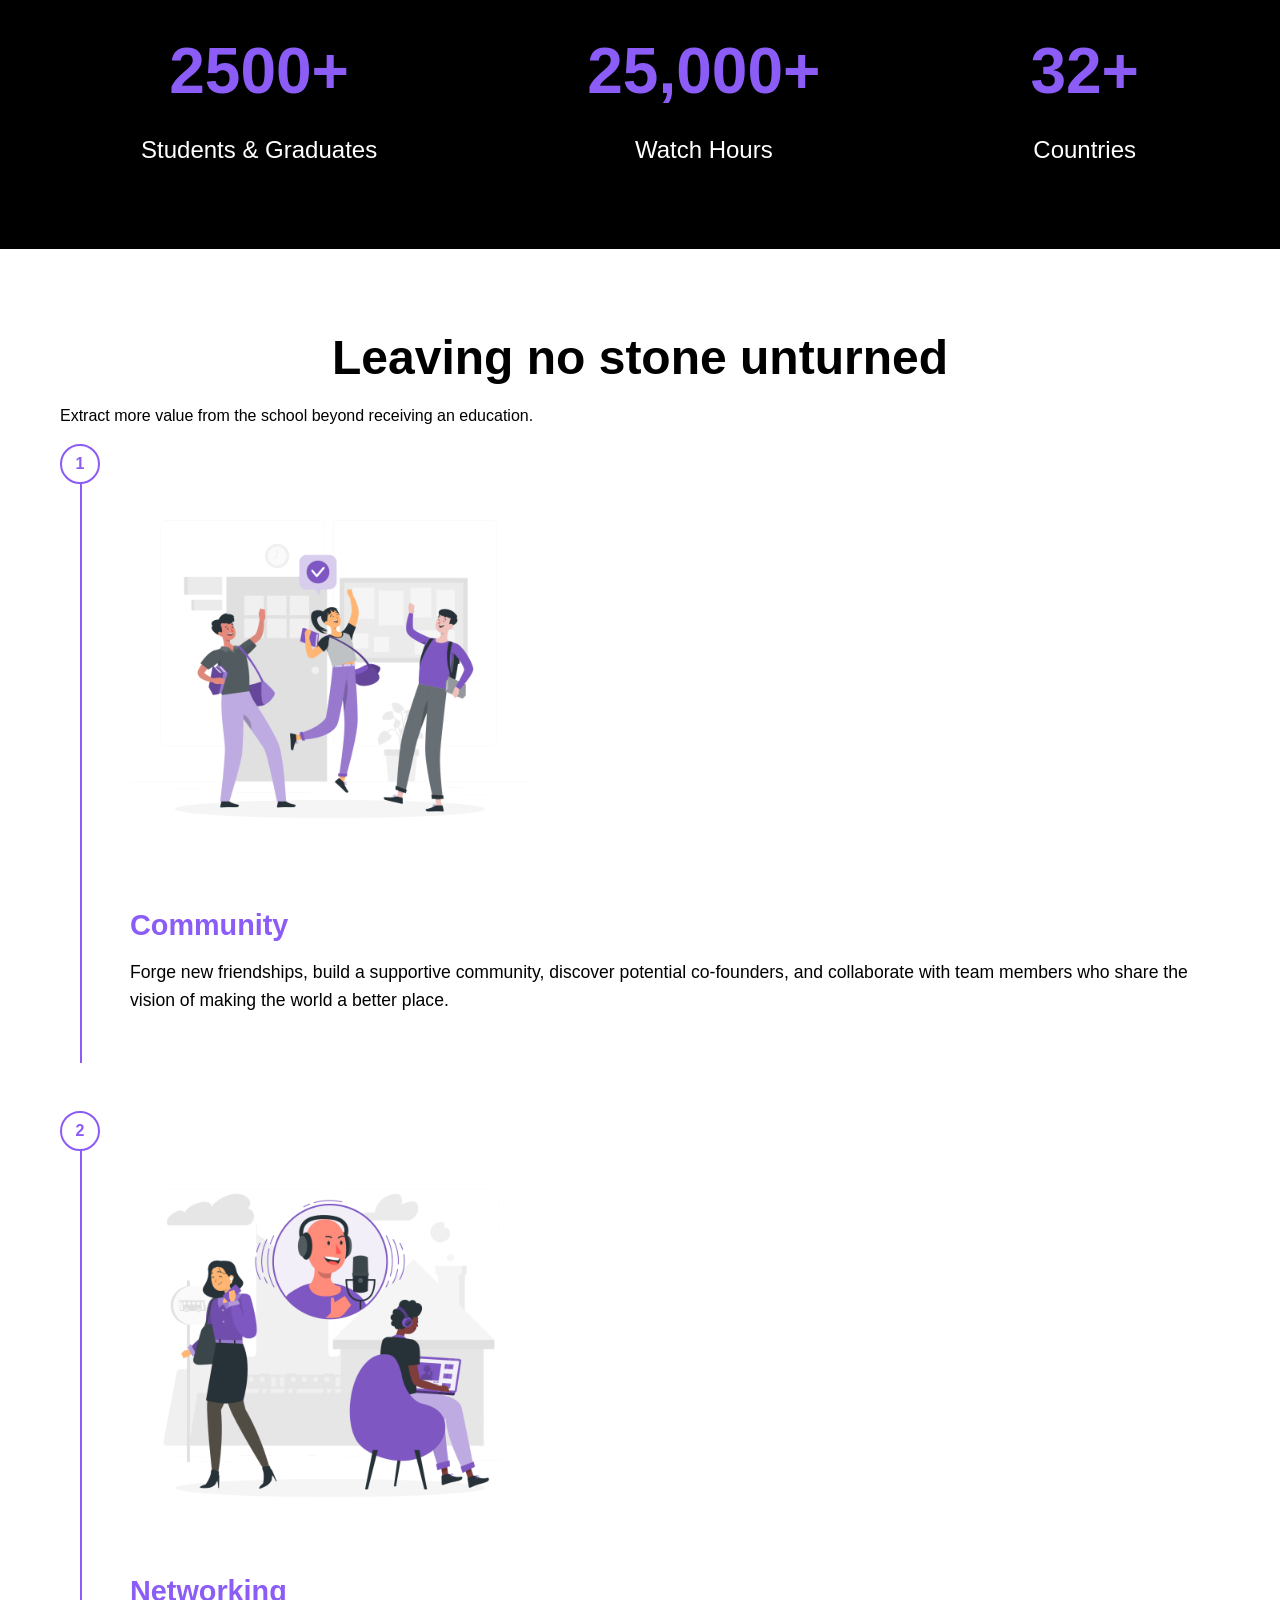
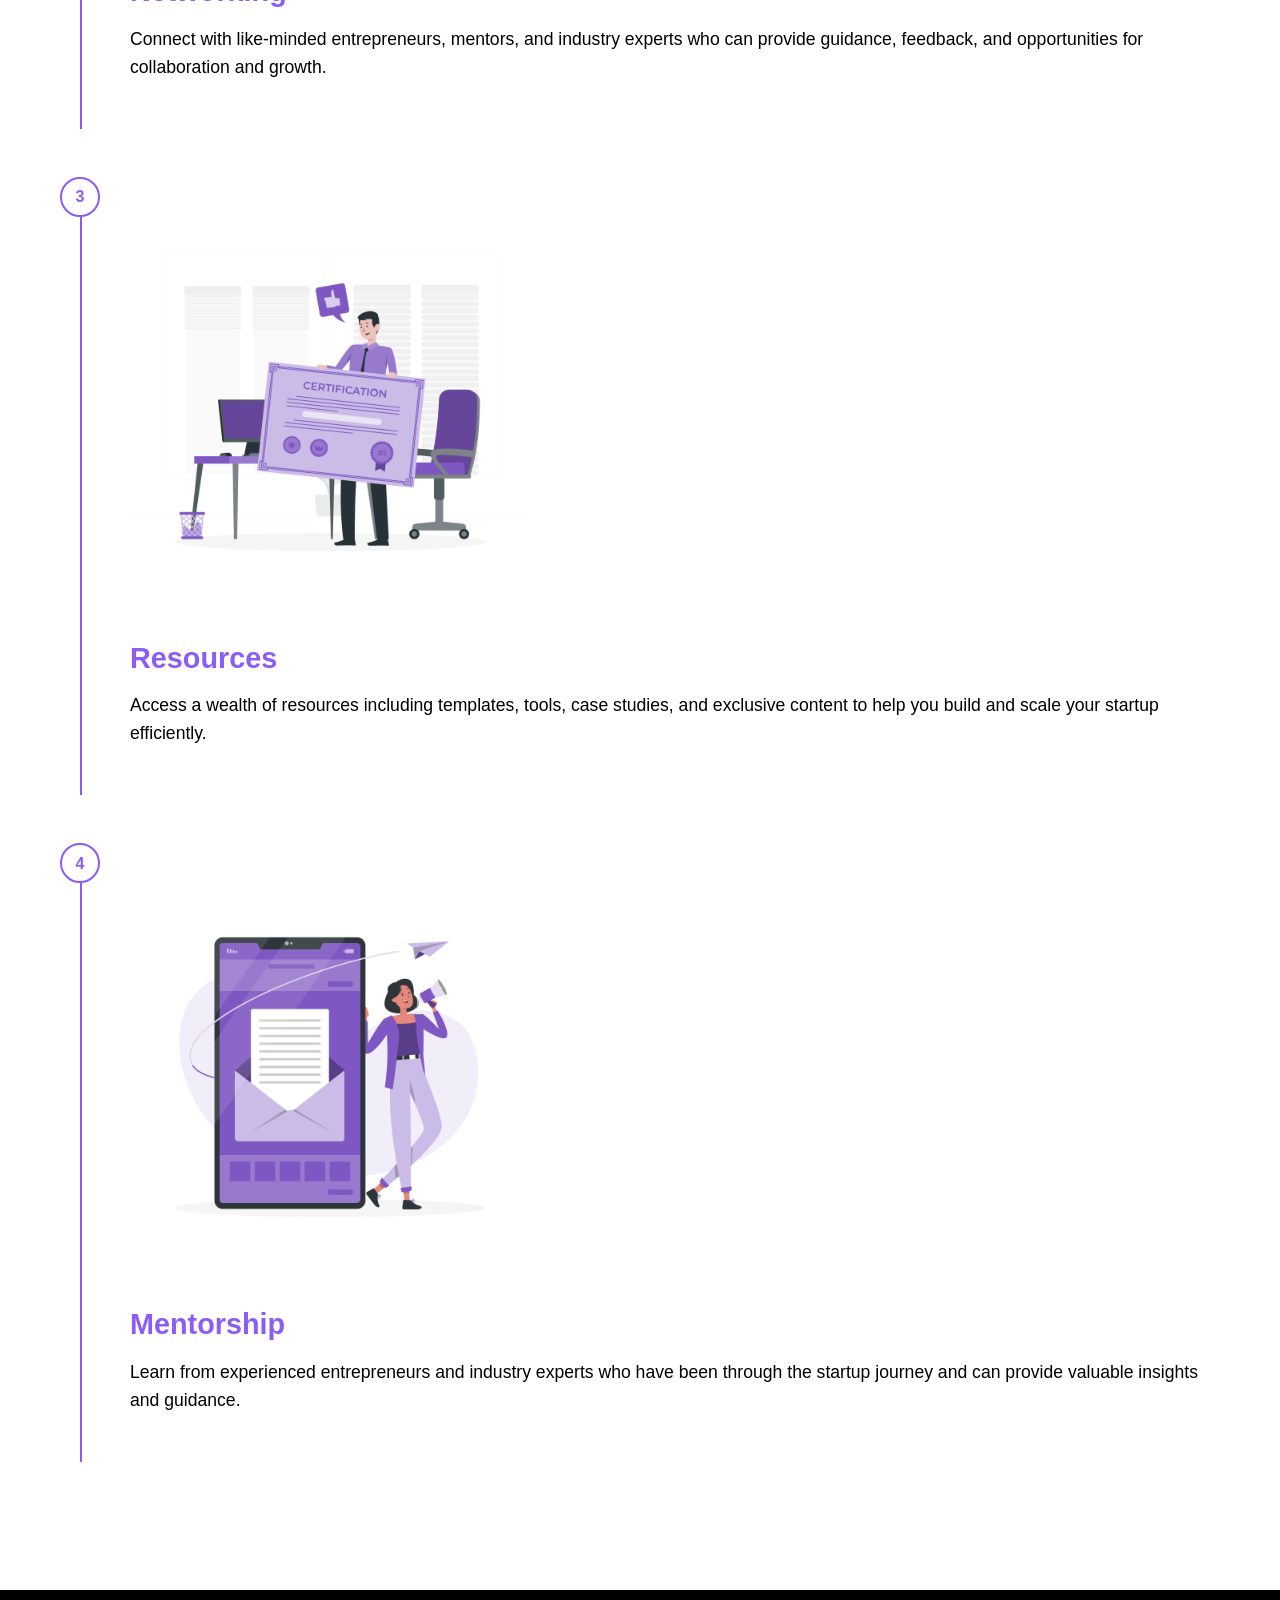
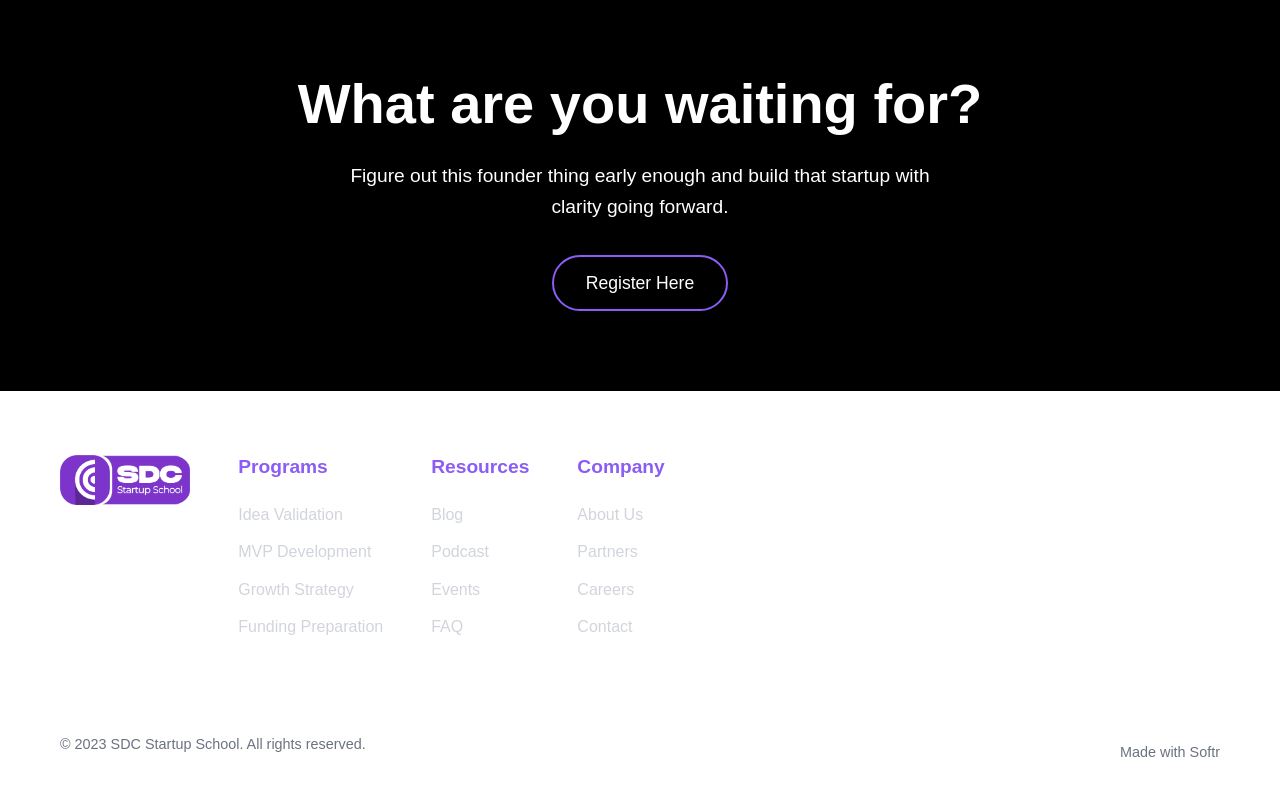
==== commit f46319ae: "Update index.html" ====
--- a/index.html
+++ b/index.html
@@ -115,6 +115,31 @@
                 </div>
             </div>
         </section>
+        <div class= "partners_session">
+        <section class="partners" id="partners">
+            <div class="section-header">
+                <h2>Committed Partners</h2>
+                <p>Working with leading companies to support your startup journey</p>
+            </div>
+            
+            <div class="partners-grid">
+                <div class="partner-logo">
+                    <img src="images/CloudPlexo.png" alt="Partner 1 width="100" height="100">
+                </div>
+                <div class="partner-logo">
+                    <img src="images/Data_mellon.png" alt="Partner 2" width="100" height="100">
+                </div>
+                <div class="partner-logo">
+                  <img src="images/Prospa.jpeg" alt="Partner 3" width="100" height="100"> 
+                </div>
+                <div class="partner-logo">
+                  <img src="images/Send_Pulse.png" alt="Partner 4" width="100" height="100">
+                </div>
+                <div class="partner-logo">
+                  <img src="images/Brand_Drive.png"Partner 5 width="100" height="100">
+                </div>
+            </div>
+        </div>
 
         <!-- Testimonials Section -->
         <section class="testimonials" id="testimonials">
@@ -178,31 +203,7 @@
         </section>
 
         <!-- Partners Section -->
-        <div class= "partners_session">
-        <section class="partners" id="partners">
-            <div class="section-header">
-                <h2>Committed Partners</h2>
-                <p>Working with leading companies to support your startup journey</p>
-            </div>
-            
-            <div class="partners-grid">
-                <div class="partner-logo">
-                    <img src="images/CloudPlexo.png" alt="Partner 1 width="100" height="100">
-                </div>
-                <div class="partner-logo">
-                    <img src="images/Data_mellon.png" alt="Partner 2" width="100" height="100">
-                </div>
-                <div class="partner-logo">
-                  <img src="images/Prospa.jpeg" alt="Partner 3" width="100" height="100"> 
-                </div>
-                <div class="partner-logo">
-                  <img src="images/Send_Pulse.png" alt="Partner 4" width="100" height="100">
-                </div>
-                <div class="partner-logo">
-                  <img src="images/Brand_Drive.png"Partner 5 width="100" height="100">
-                </div>
-            </div>
-        </div>
+        
         
         </section> <!-- Rich Curriculum Feature -->
                 <div class="feature-item">
--- a/Css/styles.css
+++ b/Css/styles.css
@@ -486,8 +486,10 @@
 }
 
 /* Partners section */
-
-.Partners_session{
+.partners{
+    background-colour: white;    
+}
+.partners_session{
   background-colour: white;     
 }
 .partners-grid {
